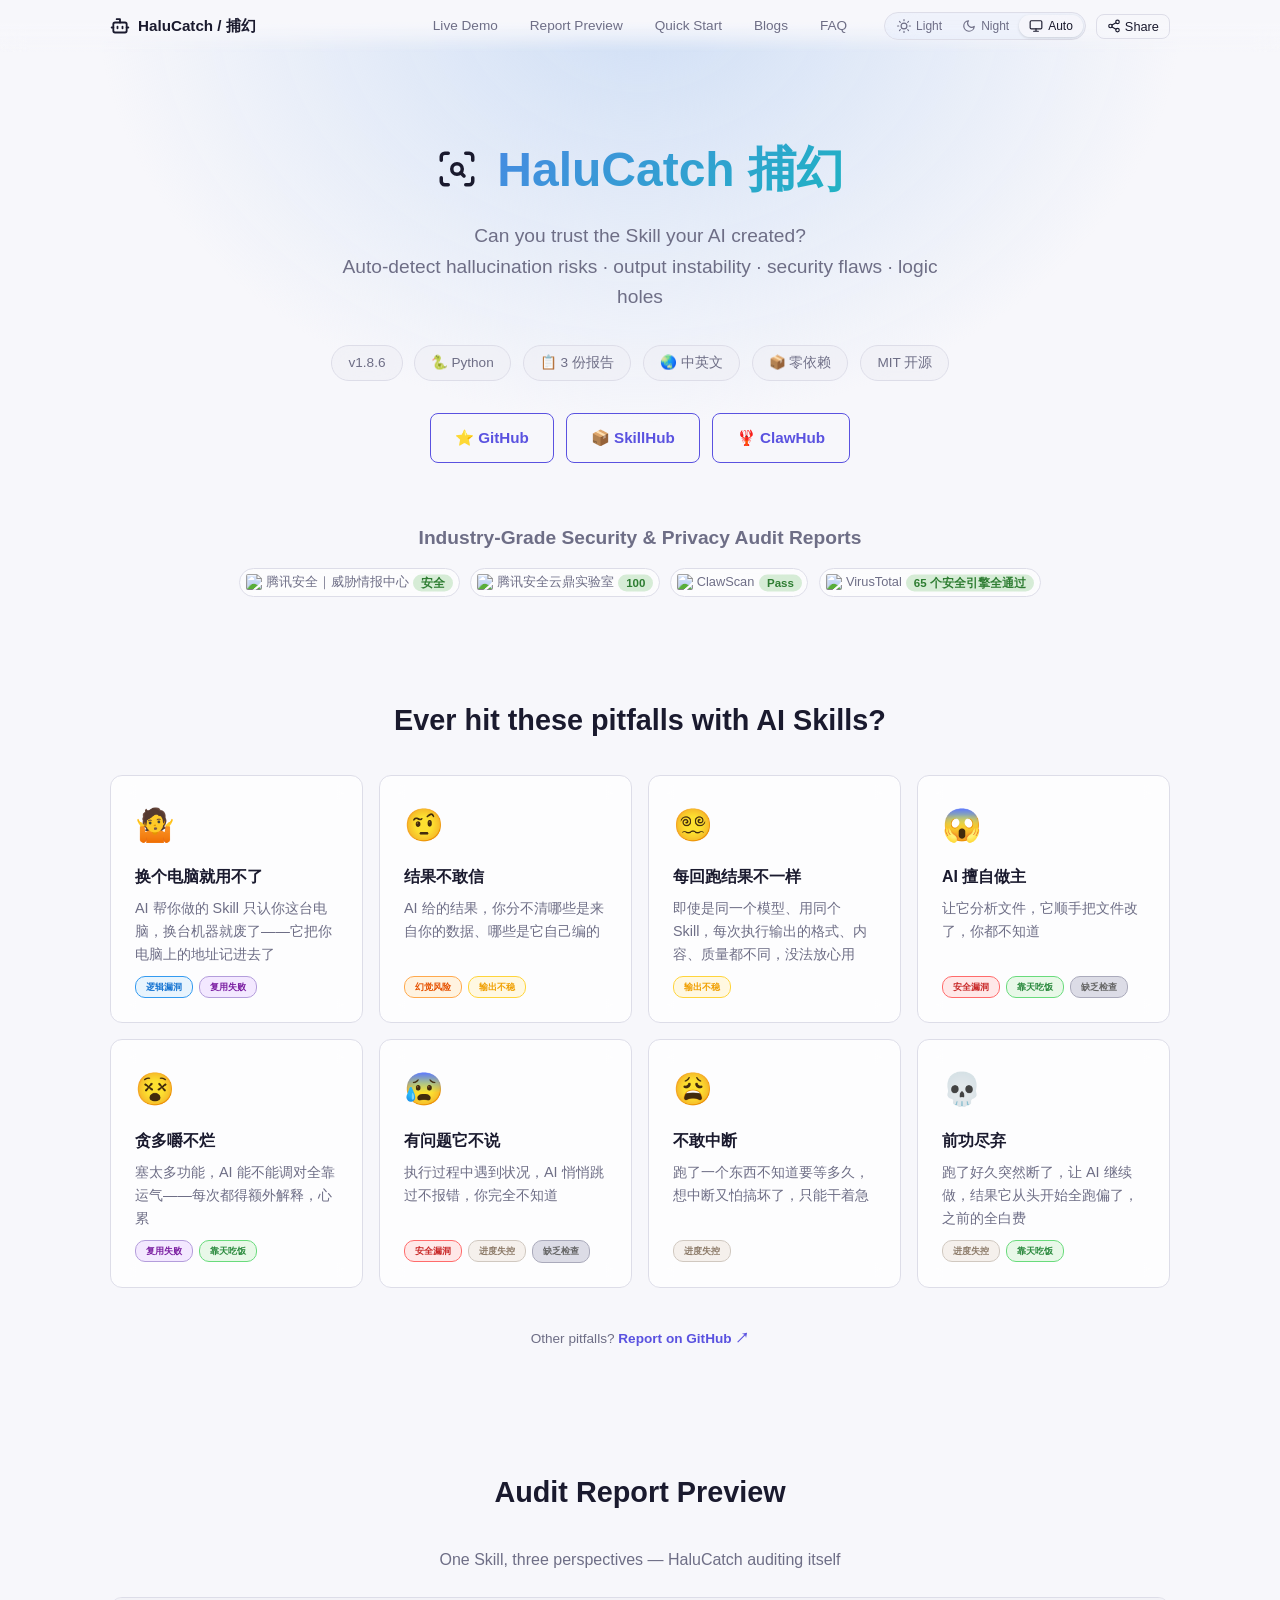
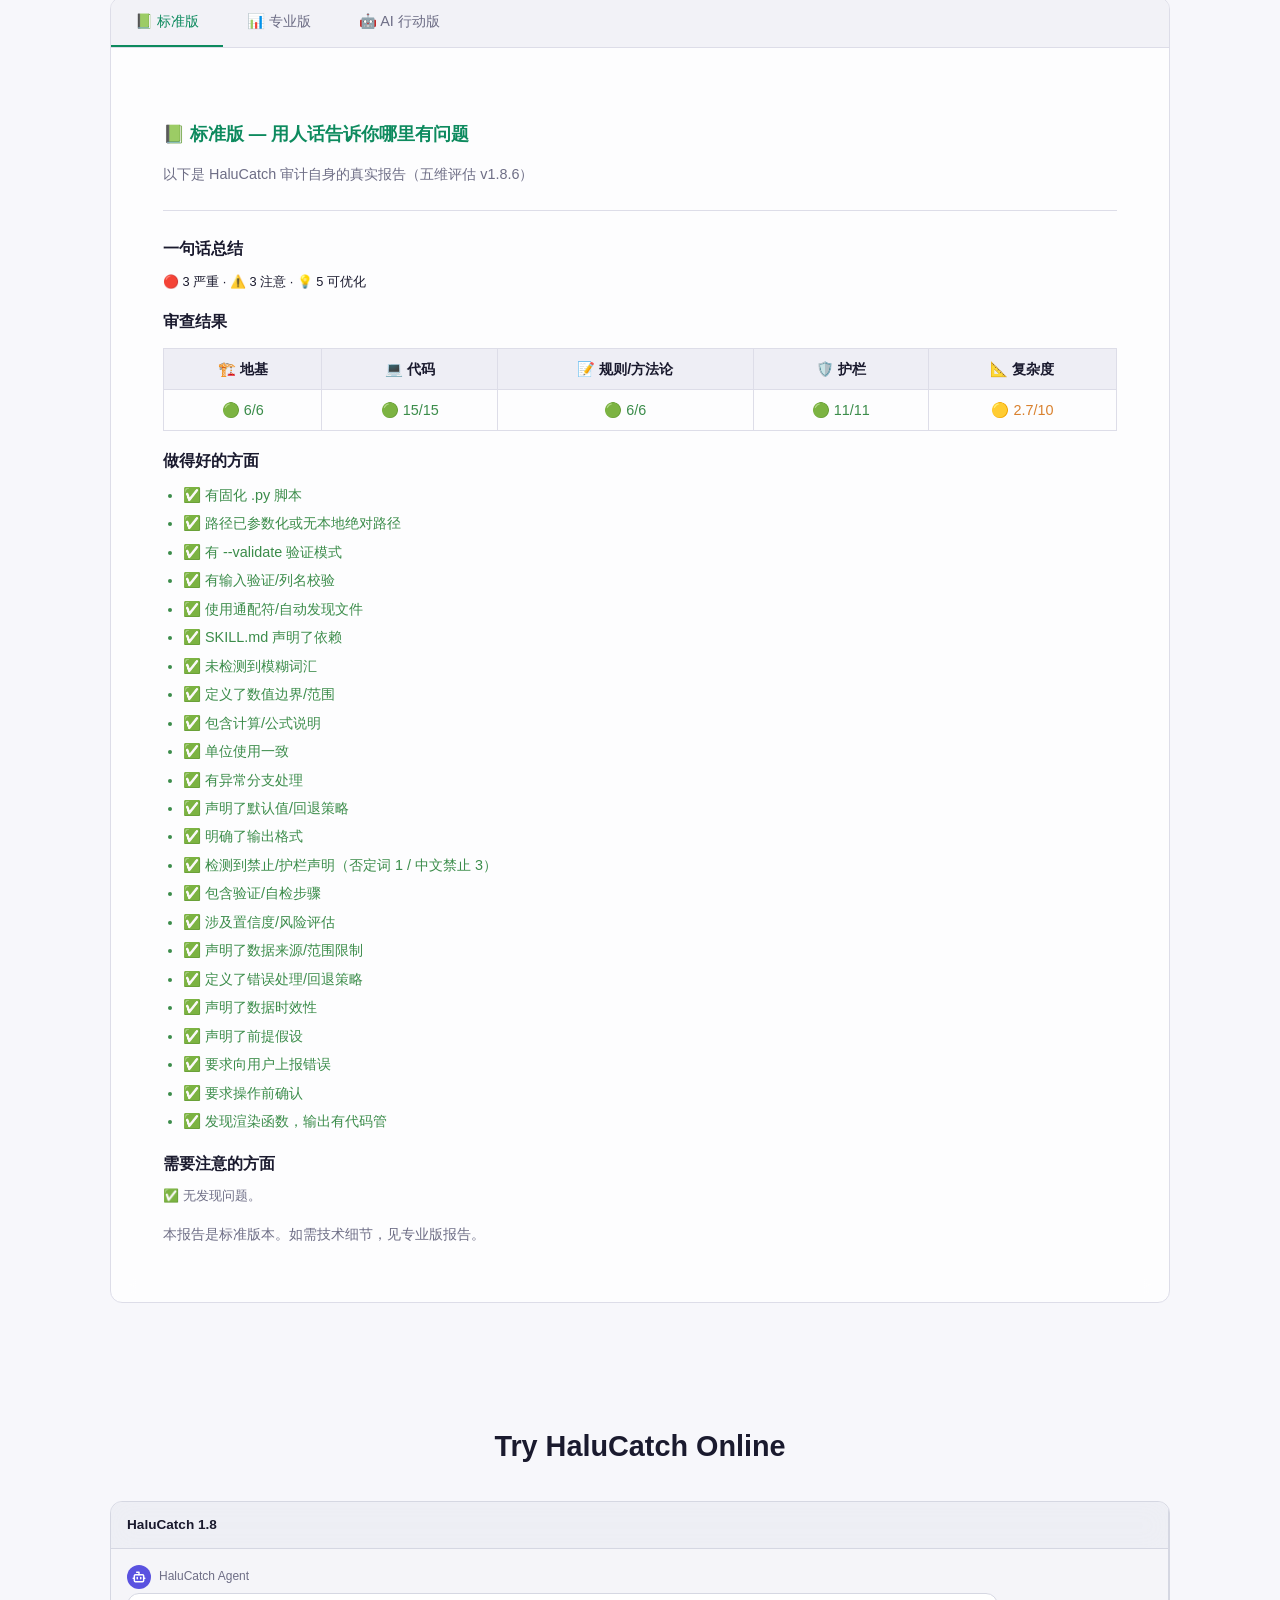
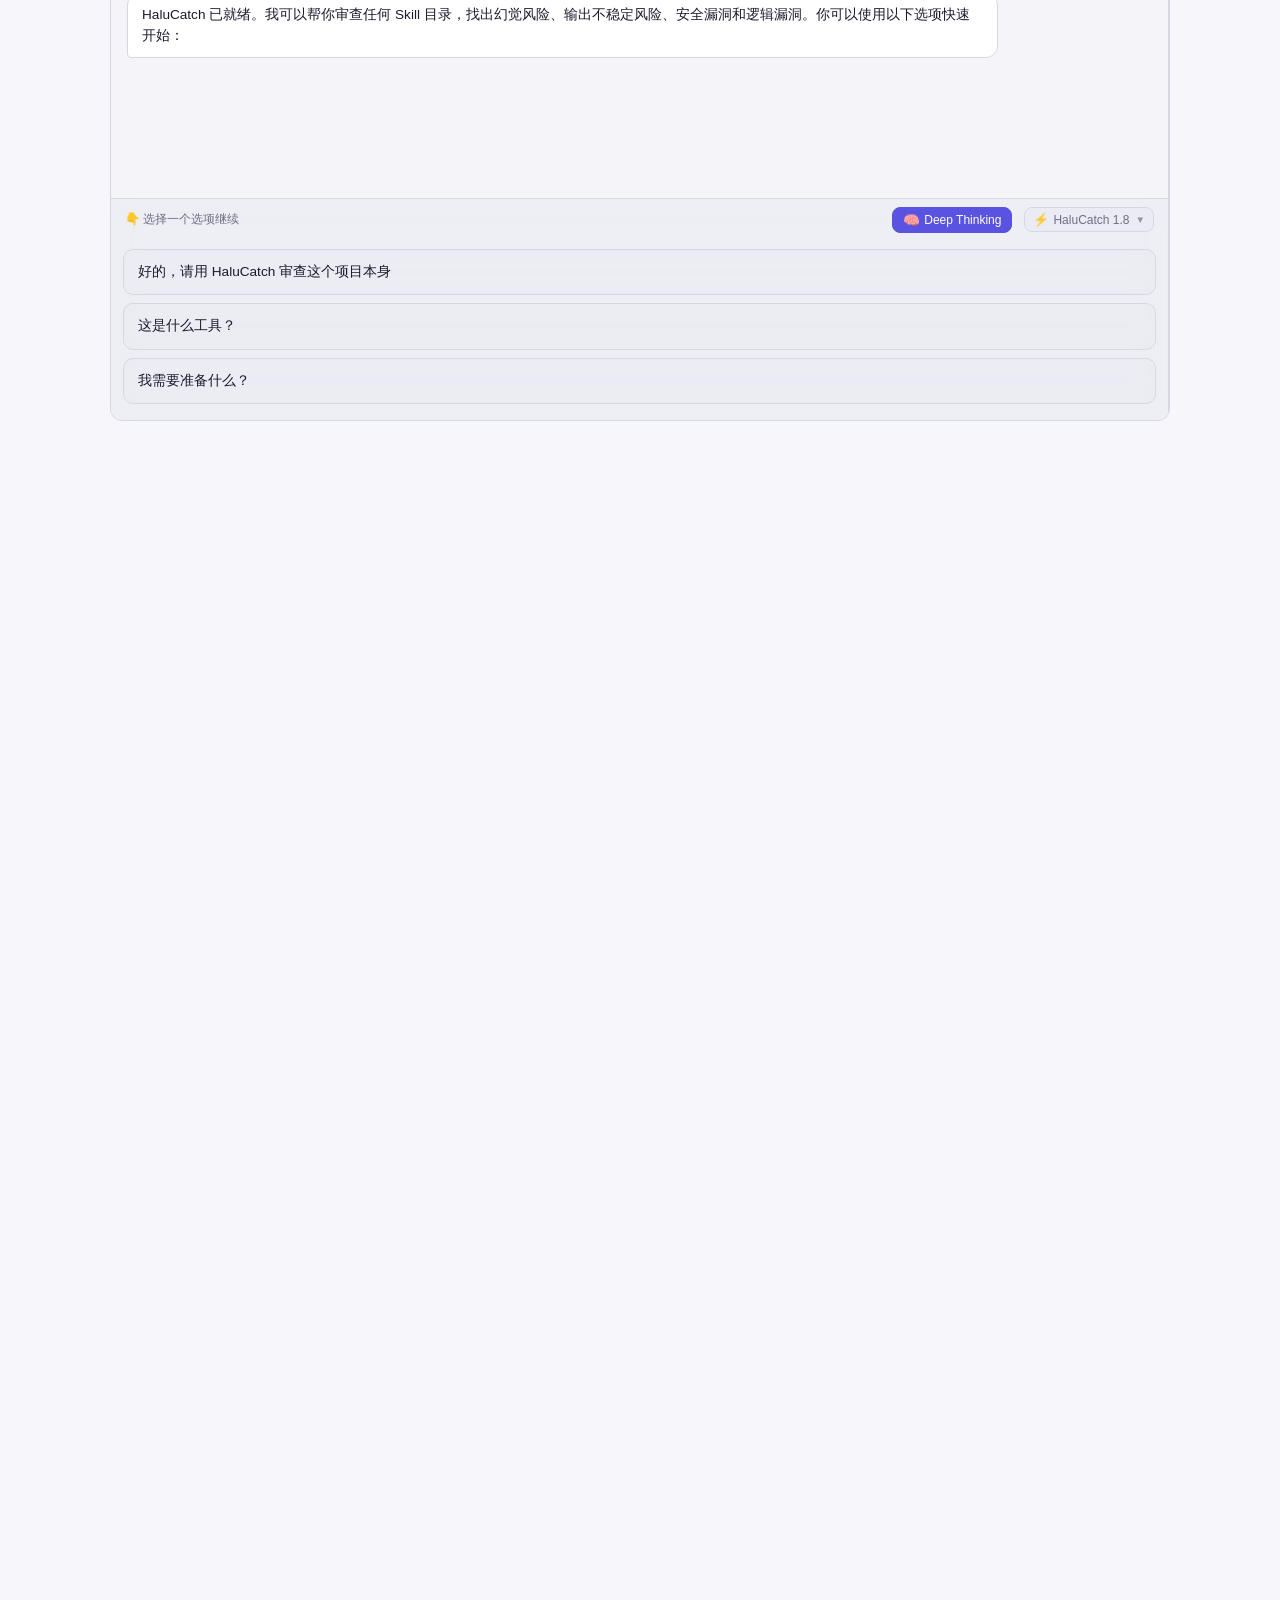
==== docs/en/index.html @ e99a8af1 "fix(reports): 增加'复杂度加权结果'标题，KaTeX 公式用 \text{} 包裹中文" ====
<!DOCTYPE html>
<html lang="zh-CN">
<head>
  <meta charset="UTF-8">
  <meta name="viewport" content="width=device-width, initial-scale=1.0">
  <title>HaluCatch — AI Skill Execution Reliability Audit</title>
  <meta name="description" content="Can you trust the Skill your AI created? HaluCatch automatically audits your instruction files before execution, catching hallucination risks, output instability, security flaws, and logic holes — fixing them before it's too late.">
  <meta property="og:title" content="HaluCatch — AI Skill Execution Reliability Audit">
  <meta property="og:description" content="Can you trust the Skill your AI created? HaluCatch automatically audits your instruction files before execution, catching hallucination risks, output instability, security flaws, and logic holes — fixing them before it's too late.">
  <meta property="og:type" content="website">
  <meta property="og:url" content="https://codermoray.github.io/HaluCatch/">
  <meta property="og:image" content="https://codermoray.github.io/HaluCatch/og-image.png">
  <meta property="og:image:width" content="1200">
  <meta property="og:image:height" content="630">
  <meta name="twitter:card" content="summary_large_image">
  <meta name="twitter:title" content="HaluCatch — AI Skill Execution Reliability Audit">
  <meta name="twitter:description" content="Can you trust the Skill your AI created? HaluCatch automatically audits your instruction files before execution, catching hallucination risks, output instability, security flaws, and logic holes — fixing them before it's too late.">
  <meta name="twitter:image" content="https://codermoray.github.io/HaluCatch/og-image.png">
  <link rel="canonical" href="https://codermoray.github.io/HaluCatch/">
  <link rel="icon" type="image/svg+xml" href="favicon.svg">
  <script>
    function buildJSONLD() {
      return {
        "@context": "https://schema.org",
        "@type": "SoftwareApplication",
        "name": "HaluCatch",
        "applicationCategory": "DeveloperApplication",
        "operatingSystem": "macOS, Windows, Linux",
        "description": "Can you trust the Skill your AI created? HaluCatch automatically audits your instruction files before execution, catching hallucination risks, output instability, security flaws, and logic holes — fixing them before it's too late.",
        "version": HC_VER,
        "license": "https://github.com/CoderMoray/HaluCatch/blob/main/LICENSE",
        "url": "https://codermoray.github.io/HaluCatch//",
        "inLanguage": "zh-CN",
        "author": { "@type": "Person", "name": "CoderMoray" },
        "offers": { "@type": "Offer", "price": "0", "priceCurrency": "CNY" }
      };
    }
  </script>
  <script>
    var HC_VER = '1.8.6';
    var HC_VER_SHORT = '1.8';

    var _t = (function(){ try { return localStorage.getItem('halucatch-theme'); } catch(e){} return null; })() || 'system';
    if (_t === 'system') _t = matchMedia('(prefers-color-scheme: dark)').matches ? 'dark' : 'light';

    // 始终先以暗色渲染，theme.js 加载后会自动切到正确主题
    document.documentElement.setAttribute('data-theme', 'dark');
    document.write('<style>html,body{background:#0a0a0f}</style>');
  </script>
  <link rel="stylesheet" href="assets/css/style.css">
  <link rel="stylesheet" href="assets/ai-chat-demo/ai-chat-demo.css">
  <link rel="stylesheet" href="https://cdn.jsdelivr.net/npm/katex@0.16.11/dist/katex.min.css">
  <script src="https://cdn.jsdelivr.net/npm/marked@3.0.8/marked.min.js"></script>
  <script src="https://cdn.jsdelivr.net/npm/katex@0.16.11/dist/katex.min.js"></script>
</head>
<body>

<a href="#main-content" class="skip-link">Skip to main content</a>

<nav class="nav entering">
  <div class="nav-inner">
    <a href="#" class="nav-brand">
      <svg width="20" height="20" viewBox="0 0 24 24" fill="none" stroke="currentColor" stroke-width="2.2" stroke-linecap="round" stroke-linejoin="round"><path d="M12 8V4H8"/><rect width="16" height="12" x="4" y="8" rx="2"/><path d="M2 14h2"/><path d="M20 14h2"/><path d="M15 13v2"/><path d="M9 13v2"/></svg>
      <span class="brand-wrap"><span class="brand-full">HaluCatch / 捕幻</span><span class="brand-short">捕幻</span></span>
    </a>
    <div class="nav-links" id="nav-links">
      <a href="#demo" class="nav-link">Live Demo</a>
<a href="#report-preview" class="nav-link">Report Preview</a>
<a href="#quickstart" class="nav-link">Quick Start</a>
<a href="#blog" class="nav-link">Blogs</a>
<a href="#faq" class="nav-link">FAQ</a>
    </div>
    <div class="nav-tools">
    <button class="nav-hamburger" id="nav-hamburger" aria-label="Menu">
      <svg width="20" height="20" viewBox="0 0 24 24" fill="none" stroke="currentColor" stroke-width="2" stroke-linecap="round" stroke-linejoin="round"><line x1="3" y1="6" x2="21" y2="6"/><line x1="3" y1="12" x2="21" y2="12"/><line x1="3" y1="18" x2="21" y2="18"/></svg>
    </button>
    <div class="theme-pill" id="theme-pill">
      <button class="theme-pill-btn" data-theme="light"><svg viewBox="0 0 24 24" fill="none" stroke="currentColor" stroke-width="2" stroke-linecap="round" stroke-linejoin="round"><circle cx="12" cy="12" r="5"/><path d="M12 1v2M12 21v2M4.22 4.22l1.42 1.42M18.36 18.36l1.42 1.42M1 12h2M21 12h2M4.22 19.78l1.42-1.42M18.36 5.64l1.42-1.42"/></svg><span class="pill-label">Light</span></button>
      <button class="theme-pill-btn" data-theme="dark"><svg viewBox="0 0 24 24" fill="none" stroke="currentColor" stroke-width="2" stroke-linecap="round" stroke-linejoin="round"><path d="M21 12.79A9 9 0 1 1 11.21 3 7 7 0 0 0 21 12.79z"/></svg><span class="pill-label">Night</span></button>
      <button class="theme-pill-btn" data-theme="system"><svg viewBox="0 0 24 24" fill="none" stroke="currentColor" stroke-width="2" stroke-linecap="round" stroke-linejoin="round"><rect x="2" y="3" width="20" height="14" rx="2"/><path d="M8 21h8M12 17v4"/></svg><span class="pill-label">Auto</span></button>
    </div>
    <div class="nav-share" id="nav-share">
      <button class="nav-share-btn" aria-label="Share">
        <svg viewBox="0 0 24 24" fill="none" stroke="currentColor" stroke-width="2" stroke-linecap="round" stroke-linejoin="round"><circle cx="18" cy="5" r="3"/><circle cx="6" cy="12" r="3"/><circle cx="18" cy="19" r="3"/><path d="M8.59 13.51l6.83 3.98M15.41 6.51l-6.82 3.98"/></svg>
        <span class="share-label">Share</span>
      </button>
      <div class="nav-share-menu">
        <button class="nav-share-item" data-platform="url">
          <svg viewBox="0 0 24 24" fill="none" stroke="currentColor" stroke-width="2" stroke-linecap="round" stroke-linejoin="round"><rect x="9" y="9" width="13" height="13" rx="2"/><path d="M5 15H4a2 2 0 0 1-2-2V4a2 2 0 0 1 2-2h9a2 2 0 0 1 2 2v1"/></svg>
          Copy Link
        </button>
        <button class="nav-share-item" data-platform="feishu">
          <img src="https://www.feishu.cn/favicon.ico" width="16" height="16" alt="" style="flex-shrink:0;border-radius:2px;">
          Share to Lark
        </button>
        <button class="nav-share-item" data-platform="twitter">
          <svg viewBox="0 0 24 24" fill="currentColor" width="16" height="16"><path d="M18.244 2.25h3.308l-7.227 8.26 8.502 11.24H16.17l-5.214-6.817L4.99 21.75H1.68l7.73-8.835L1.254 2.25H8.08l4.713 6.231zm-1.161 17.52h1.833L7.084 4.126H5.117z"/></svg>
          Share to X
        </button>
      </div>
    </div>
    </div>
  </div>
</nav>

<!-- Hero -->
<section class="hero" id="main-content">
  <h1 class="anim-item" data-anim="600"><svg width="42" height="42" viewBox="0 0 24 24" fill="none" stroke="currentColor" stroke-width="2" stroke-linecap="round" stroke-linejoin="round" style="vertical-align:middle;margin-right:6px;position:relative;top:-4px;"><path d="M3 7V5a2 2 0 0 1 2-2h2"/><path d="M17 3h2a2 2 0 0 1 2 2v2"/><path d="M21 17v2a2 2 0 0 1-2 2h-2"/><path d="M7 21H5a2 2 0 0 1-2-2v-2"/><circle cx="12" cy="12" r="3"/><path d="m16 16-1.9-1.9"/></svg> HaluCatch 捕幻</h1>
  <p class="subtitle anim-item" data-anim="900">Can you trust the Skill your AI created?
Auto-detect hallucination risks · output instability · security flaws · logic holes</p>
  <div class="badges anim-item" data-anim="1200">
    <span class="badge" id="badge-version">v1.8.6</span>
    <span class="badge">🐍 Python</span>
<span class="badge">📋 3 份报告</span>
<span class="badge">🌏 中英文</span>
<span class="badge">📦 零依赖</span>
<span class="badge">MIT 开源</span>
  </div>
  <div class="cta-group anim-item" data-anim="1500" style="margin-top: 32px;">
    <a href="https://github.com/CoderMoray/HaluCatch" class="btn btn-outline">⭐ GitHub</a>
    <a href="https://skillhub.cn/skills/halucatch" class="btn btn-outline" target="_blank">📦 SkillHub</a>
<a href="https://clawhub.ai/codermoray/skills/halucatch" class="btn btn-outline" target="_blank">🦞 ClawHub</a>
  </div>
</section>

<!-- Security Audit -->
<section class="anim-item" data-anim="1800" style="text-align:center;padding:0 20px 40px;">
  <h3 style="font-size:1.2rem;margin-bottom:14px;text-align:center;font-weight:600;color:var(--text2);">Industry-Grade Security & Privacy Audit Reports</h3>
  <div style="display:flex;gap:10px;justify-content:center;flex-wrap:wrap;">
    <a href="https://tix.qq.com/search/skill?keyword=f2d20a95388fc9735cca337481a45a12" target="_blank" class="safety-badge">
      <img src="https://tix.qq.com/favicon.ico" alt="腾讯安全｜威胁情报中心" loading="lazy">
      腾讯安全｜威胁情报中心
      <span class="status pass">安全</span>
    </a>
<a href="https://static.cloudsec.tencent.com/html-report-v2/2026/07/03/604962_27e56356b76c849bf884e1a11f4c3cdd.html" target="_blank" class="safety-badge">
      <img src="https://cloud.tencent.com/favicon.ico" alt="腾讯安全云鼎实验室" loading="lazy">
      腾讯安全云鼎实验室
      <span class="status pass">100</span>
    </a>
<a href="https://clawhub.ai/codermoray/skills/halucatch/security-audit" target="_blank" class="safety-badge">
      <img src="https://openclaw.ai/favicon.svg" alt="ClawScan" loading="lazy">
      ClawScan
      <span class="status pass">Pass</span>
    </a>
<a href="https://www.virustotal.com/gui/file/b962bf2f18e49fdec66b89e55ddf48c58a1f633e41369ee49cf45f065175d525" target="_blank" class="safety-badge">
      <img src="https://www.virustotal.com/gui/images/favicon.svg" alt="VirusTotal" loading="lazy">
      VirusTotal
      <span class="status pass">65 个安全引擎全通过</span>
    </a>
  </div>
</section>

<!-- Problem Cards -->
<section class="anim-item" data-anim="2200">
  <h2>Ever hit these pitfalls with AI Skills?</h2>
  <div class="problem-grid">
    <div class="problem-card">
      <div class="icon">🤷</div>
      <h3>换个电脑就用不了</h3>
      <p>AI 帮你做的 Skill 只认你这台电脑，换台机器就废了——它把你电脑上的地址记进去了</p>
      <div class="problem-tags">
        <span class="risk-tag logic">逻辑漏洞</span>
<span class="risk-tag reuse">复用失败</span>
      </div>
    </div>
<div class="problem-card">
      <div class="icon">🤨</div>
      <h3>结果不敢信</h3>
      <p>AI 给的结果，你分不清哪些是来自你的数据、哪些是它自己编的</p>
      <div class="problem-tags">
        <span class="risk-tag hallucination">幻觉风险</span>
<span class="risk-tag unstable">输出不稳</span>
      </div>
    </div>
<div class="problem-card">
      <div class="icon">😵‍💫</div>
      <h3>每回跑结果不一样</h3>
      <p>即使是同一个模型、用同个 Skill，每次执行输出的格式、内容、质量都不同，没法放心用</p>
      <div class="problem-tags">
        <span class="risk-tag unstable">输出不稳</span>
      </div>
    </div>
<div class="problem-card">
      <div class="icon">😱</div>
      <h3>AI 擅自做主</h3>
      <p>让它分析文件，它顺手把文件改了，你都不知道</p>
      <div class="problem-tags">
        <span class="risk-tag security">安全漏洞</span>
<span class="risk-tag dependency">靠天吃饭</span>
<span class="risk-tag nocheck">缺乏检查</span>
      </div>
    </div>
<div class="problem-card">
      <div class="icon">😵</div>
      <h3>贪多嚼不烂</h3>
      <p>塞太多功能，AI 能不能调对全靠运气——每次都得额外解释，心累</p>
      <div class="problem-tags">
        <span class="risk-tag reuse">复用失败</span>
<span class="risk-tag dependency">靠天吃饭</span>
      </div>
    </div>
<div class="problem-card">
      <div class="icon">😰</div>
      <h3>有问题它不说</h3>
      <p>执行过程中遇到状况，AI 悄悄跳过不报错，你完全不知道</p>
      <div class="problem-tags">
        <span class="risk-tag security">安全漏洞</span>
<span class="risk-tag noprogress">进度失控</span>
<span class="risk-tag nocheck">缺乏检查</span>
      </div>
    </div>
<div class="problem-card">
      <div class="icon">😩</div>
      <h3>不敢中断</h3>
      <p>跑了一个东西不知道要等多久，想中断又怕搞坏了，只能干着急</p>
      <div class="problem-tags">
        <span class="risk-tag noprogress">进度失控</span>
      </div>
    </div>
<div class="problem-card">
      <div class="icon">💀</div>
      <h3>前功尽弃</h3>
      <p>跑了好久突然断了，让 AI 继续做，结果它从头开始全跑偏了，之前的全白费</p>
      <div class="problem-tags">
        <span class="risk-tag noprogress">进度失控</span>
<span class="risk-tag dependency">靠天吃饭</span>
      </div>
    </div>
  </div>
  <p style="text-align:center;margin-top:40px;font-size:0.85rem;color:var(--text2);">
    Other pitfalls?
    <a href="https://github.com/CoderMoray/HaluCatch/issues" target="_blank" style="color:var(--accent);text-decoration:none;font-weight:600;">
      Report on GitHub ↗
    </a>
  </p>
</section>

<!-- Report Preview -->
<section id="report-preview" class="anim-item" data-anim="2600">
  <h2>Audit Report Preview</h2>
  <p style="text-align:center;color:var(--text2);margin-bottom:24px;">One Skill, three perspectives — HaluCatch auditing itself</p>
  <div class="preview-container">
    <div class="preview-tabs">
      <div class="preview-tab active" onclick="switchTab('standard')">📗 标准版</div>
<div class="preview-tab" onclick="switchTab('pro')">📊 专业版</div>
<div class="preview-tab" onclick="switchTab('action')">🤖 AI 行动版</div>
    </div>
    <div class="preview-body">
      <div class="report-content active" id="tab-standard"><h3>📗 标准版 — 用人话告诉你哪里有问题</h3>
<p style="color:var(--text2);font-size:0.9rem;margin-bottom:16px;">以下是 HaluCatch 审计自身的真实报告（五维评估 v1.8.6）</p>
<hr>

<h4>一句话总结</h4>
<p>🔴 3 严重 · ⚠️ 3 注意 · 💡 5 可优化</p>

<h4 style="margin-top:16px;">审查结果</h4>
<table>
<tr><th style="text-align:center">🏗️ 地基</th><th style="text-align:center">💻 代码</th><th style="text-align:center">📝 规则/方法论</th><th style="text-align:center">🛡️ 护栏</th><th style="text-align:center">📐 复杂度</th></tr>
<tr><td class="pass" style="text-align:center">🟢 6/6</td><td class="pass" style="text-align:center">🟢 15/15</td><td class="pass" style="text-align:center">🟢 6/6</td><td class="pass" style="text-align:center">🟢 11/11</td><td class="warn" style="text-align:center">🟡 2.7/10</td></tr>
</table>

<h4>做得好的方面</h4>
<ul>
  <li class="pass">✅ 有固化 .py 脚本</li>
  <li class="pass">✅ 路径已参数化或无本地绝对路径</li>
  <li class="pass">✅ 有 --validate 验证模式</li>
  <li class="pass">✅ 有输入验证/列名校验</li>
  <li class="pass">✅ 使用通配符/自动发现文件</li>
  <li class="pass">✅ SKILL.md 声明了依赖</li>
  <li class="pass">✅ 未检测到模糊词汇</li>
  <li class="pass">✅ 定义了数值边界/范围</li>
  <li class="pass">✅ 包含计算/公式说明</li>
  <li class="pass">✅ 单位使用一致</li>
  <li class="pass">✅ 有异常分支处理</li>
  <li class="pass">✅ 声明了默认值/回退策略</li>
  <li class="pass">✅ 明确了输出格式</li>
  <li class="pass">✅ 检测到禁止/护栏声明（否定词 1 / 中文禁止 3）</li>
  <li class="pass">✅ 包含验证/自检步骤</li>
  <li class="pass">✅ 涉及置信度/风险评估</li>
  <li class="pass">✅ 声明了数据来源/范围限制</li>
  <li class="pass">✅ 定义了错误处理/回退策略</li>
  <li class="pass">✅ 声明了数据时效性</li>
  <li class="pass">✅ 声明了前提假设</li>
  <li class="pass">✅ 要求向用户上报错误</li>
  <li class="pass">✅ 要求操作前确认</li>
  <li class="pass">✅ 发现渲染函数，输出有代码管</li>
</ul>

<h4>需要注意的方面</h4>
<p style="color:var(--text2);">✅ 无发现问题。</p>

<p style="font-size:0.85rem;color:var(--text2);margin-top:16px;">本报告是标准版本。如需技术细节，见专业版报告。</p>
</div>
      <div class="report-content" id="tab-pro"><h3>📊 专业版 — 结构化评估结果</h3>
<p style="color:var(--text2);font-size:0.9rem;margin-bottom:16px;">以下是 HaluCatch 审计自身的真实报告（五维评估 v1.8.6）</p>
<hr>

<h3>📌 一句话总结</h3>
<p>🔴 3 严重 · ⚠️ 3 注意 · 💡 5 可优化</p>

<h3>🎯 核心结论卡片</h3>
<table>
<tr><th>维度</th><th>评级</th><th>分数</th></tr>
<tr><td>🏗️ 地基</td><td class="pass">🟢 稳固</td><td>6/6</td></tr>
<tr><td>💻 代码</td><td class="pass">🟢 低风险</td><td>15/15</td></tr>
<tr><td>📝 规则/方法论</td><td class="pass">🟢 明确</td><td>6/6</td></tr>
<tr><td>🛡️ 护栏</td><td class="pass">🟢 到位</td><td>11/11</td></tr>
<tr><td>📐 复杂度</td><td class="warn">🟡 注意</td><td>2.7/10</td></tr>
</table>

<h3>🔍 审查发现</h3>

<h4>🏗️ 地基</h4>
<ul>
  <li class="pass">✅ 有固化 .py 脚本</li>
  <li class="pass">✅ 路径已参数化或无本地绝对路径</li>
  <li class="pass">✅ 有 --validate 验证模式</li>
  <li class="pass">✅ 有输入验证/列名校验</li>
  <li class="pass">✅ 使用通配符/自动发现文件</li>
  <li class="pass">✅ SKILL.md 声明了依赖</li>
</ul>

<h4>💻 代码</h4>
<table>
<tr><th>代码文件类型</th><th>审查规则数量</th><th>全通过</th><th>部分问题</th><th>全不通过</th></tr>
<tr><td>Python</td><td>9</td><td class="pass">15</td><td>0</td><td>0</td></tr>
</table>
<p>— 未发现代码风险</p>

<h4>📝 规则/方法论</h4>
<ul>
  <li class="pass">✅ 未检测到模糊词汇</li>
  <li class="pass">✅ 定义了数值边界/范围</li>
  <li class="pass">✅ 包含计算/公式说明</li>
  <li class="pass">✅ 单位使用一致</li>
  <li class="pass">✅ 有异常分支处理</li>
  <li class="pass">✅ 声明了默认值/回退策略</li>
</ul>
<p style="color:var(--text2);font-size:0.8rem;">以上为脚本基线检查，AI 应在此基础上补充语义分析</p>

<h4>🛡️ 护栏</h4>
<ul>
  <li class="pass">✅ 明确了输出格式</li>
  <li class="pass">✅ 检测到禁止/护栏声明（否定词 1 / 中文禁止 3）</li>
  <li class="pass">✅ 包含验证/自检步骤</li>
  <li class="pass">✅ 涉及置信度/风险评估</li>
  <li class="pass">✅ 声明了数据来源/范围限制</li>
  <li class="pass">✅ 定义了错误处理/回退策略</li>
  <li class="pass">✅ 声明了数据时效性</li>
  <li class="pass">✅ 声明了前提假设</li>
  <li class="pass">✅ 要求向用户上报错误</li>
  <li class="pass">✅ 要求操作前确认</li>
  <li class="pass">✅ 发现渲染函数 def generate_...，输出有代码管</li>
</ul>
<p style="color:var(--text2);font-size:0.8rem;">以上为脚本基线检查，AI 应在此基础上补充语义分析</p>

<h4>📐 复杂度</h4>
<table>
<tr><th>指标</th><th>权重</th><th>得分</th><th>详情</th></tr>
<tr><td>章节深度</td><td>5%</td><td class="warn">🟡 5.0</td><td>5 分</td></tr>
<tr><td>章节复杂度</td><td>5%</td><td class="warn">🔴 10.0</td><td>10.0</td></tr>
<tr><td>文档引用链深度</td><td>10%</td><td class="pass">🟢 0.0</td><td>0 层</td></tr>
<tr><td>文档引用链广度</td><td>10%</td><td class="pass">🟢 0.0</td><td>0 个</td></tr>
<tr><td>脚本引用链深度</td><td>3%</td><td class="warn">🟡 5.0</td><td>1 层</td></tr>
<tr><td>脚本引用链广度</td><td>2%</td><td class="warn">🟡 3.5</td><td>7 个</td></tr>
<tr><td>重复冗余</td><td>5%</td><td class="pass">🟢 0.8</td><td>0.8</td></tr>
<tr><td>表格复杂度</td><td>10%</td><td class="pass">🟢 3.0</td><td>3.0</td></tr>
<tr><td>脚本覆盖比</td><td>10%</td><td class="warn">🟠 6.8</td><td>10% (2/20 步有脚本, 18 步无) — 🟠 覆盖薄弱</td></tr>
<tr><td>代码/文档比</td><td>15%</td><td class="pass">🟢 0.0</td><td>文档 19% — 🟢 代码充裕</td></tr>
<tr><td>指令密度</td><td>25%</td><td class="warn">🔴 7.8</td><td>7.8</td></tr>
</table>
<h4 style="margin-top:12px;">复杂度加权结果</h4>
<table style="font-size:0.85rem;">
<tr><th>名称</th><th>数值</th><th>计算公式</th></tr>
<tr><td>加权总得分</td><td>3.9</td><td>11 项指标加权平均</td></tr>
<tr><td>脚本覆盖率折扣</td><td>×0.68（覆盖率 10%）</td><td>1 − <strong>√</strong>脚本覆盖率</td></tr>
<tr><td><strong>最终复杂度</strong></td><td><strong>2.7 / 10</strong></td><td>加权总得分 × 脚本覆盖率折扣</td></tr>
</table>

<p style="margin-top:16px;font-size:0.85rem;color:var(--text2);">本报告由 HaluCatch 生成。✅ 检查进度: 全部执行完毕</p>
</div>
      <div class="report-content" id="tab-action"><h3>🤖 AI 行动版 — 直接给 AI 的修复指令</h3>
<p style="color:var(--text2);font-size:0.9rem;margin-bottom:16px;">以下是 HaluCatch 审计自身的真实报告（五维评估 v1.8.6）</p>
<hr>

<h4>🛠️ 修复清单</h4>
<ul>
  <li class="warn">🟡 章节深度: 5 分</li>
  <li class="warn">🔴 章节复杂度: 10.0</li>
  <li class="warn">🟡 脚本引用链深度: 1 层</li>
  <li class="warn">🟡 脚本引用链广度: 7 个</li>
  <li class="warn">🔴 脚本覆盖比: 10% (2/20 步有脚本, 18 步无) — 🟠 覆盖薄弱</li>
  <li class="warn">🔴 指令密度: 7.8</li>
</ul>

<h4>✅ 验证检查点（修复后自检）</h4>
<ul>
  <li>☑ 运行 <code>--validate</code> 通过</li>
  <li>☑ 所有列名校验通过</li>
  <li>☑ 无硬编码路径</li>
  <li>☑ 用真实数据跑通一次</li>
</ul>

<hr>
<h4>📋 下一步</h4>
<ol>
  <li><strong>执行修复</strong> — 将本报告发给你的 AI，让它按方案修改目标 Skill。修复后重新运行 <code>halucatch_core.py --skill-dir &lt;路径&gt;</code> 验证</li>
  <li><strong>不执行</strong> — 不做任何修改，审查结束</li>
  <li><strong>我有更好的意见</strong> — 描述你的修复想法，我据此重新生成修复方案</li>
</ol>
</div>
    </div>
  </div>
</section>

<!-- Interactive Demo -->
<section id="demo" class="anim-item" data-anim="3000">
  <h2>Try HaluCatch Online</h2>
  <div id="ai-chat-demo-container"></div>
</section>

<!-- Quick Start -->
<section id="quickstart" class="anim-item" data-anim="3400">
  <h2>Quick Start</h2>
  <div class="qs-tabs">
    <button class="qs-tab active" onclick="switchQsTab('user')">👤 User</button>
    <button class="qs-tab" onclick="switchQsTab('dev')">👨‍💻 Developer</button>
  </div>

  <div id="qs-user" class="qs-panel active">
    <div class="install-steps">
      <div class="step">
        <div class="step-num">1</div>
        <div class="step-content">
          <h3>Install</h3>
          <p>Copy the prompt below and send it to your AI to install HaluCatch</p>
          <div class="install-cards">
            <div class="install-card">
              <p class="install-title">🇨🇳 国内用户方案</p>
              <p class="install-subtitle">为国内用户提供 SkillHub 安装提示词</p>
              <div class="install-note-wrap"><span class="install-note">中文环境 · 免费 · 开箱即用</span></div>
              <button class="install-copy-btn" onclick="copyInstall(this, `请先检查是否已安装 SkillHub 商店，若未安装，请根据 https://skillhub.cn/install/skillhub.md 安装SkillHub商店，但是只安装CLI，然后安装halucatch技能。若已安装，则直接安装halucatch技能。`)"><span class="install-copy-text"><span class="copy-label">Copy</span><span class="copied-label">Copied!</span></span></button>
            </div>
<div class="install-card">
              <p class="install-title"><svg width="14" height="14" viewBox="0 0 24 24" fill="none" stroke="currentColor" stroke-width="2" stroke-linecap="round" stroke-linejoin="round" style="vertical-align:-2px;margin-right:4px;color:var(--accent);"><circle cx="12" cy="12" r="10"/><path d="M2 12h20"/><path d="M12 2a15.3 15.3 0 0 1 4 10 15.3 15.3 0 0 1-4 10 15.3 15.3 0 0 1-4-10 15.3 15.3 0 0 1 4-10z"/></svg>国际用户方案</p>
              <p class="install-subtitle">为国际用户提供 ClawHub 安装提示词</p>
              <div class="install-note-wrap"><span class="install-note">Global AI skill marketplace</span></div>
              <button class="install-copy-btn" onclick="copyInstall(this, `Before installing anything, inspect the ClawHub skill metadata and setup requirements. If the skill asks you to install a third-party package or CLI, verify its source, maintainer, and package contents before running the install command. Install the skill HaluCatch (@codermoray/halucatch) from ClawHub only after those checks pass. Skill page: https://clawhub.ai/codermoray/skills/halucatch. Keep the work scoped to this skill only. After install, help me finish setup from verified skill metadata. Use only the metadata you can verify from ClawHub; do not invent missing requirements. Ask before making any broader environment changes.`)"><span class="install-copy-text"><span class="copy-label">Copy</span><span class="copied-label">Copied!</span></span></button>
            </div>
          </div>
        </div>
      </div>
      <div class="step">
        <div class="step-num">2</div>
        <div class="step-content">
          <h3>Audit a Skill</h3>
          <p>Tell your AI which Skill or directory to audit</p>
          <div class="intro-chat">
            <div class="intro-msg user">
              <div class="intro-bubble">Please use HaluCatch to audit /my-skill</div>
            </div>
            <div class="intro-msg ai">
              <div class="intro-msg-head">
                <span class="intro-avatar"><svg width="16" height="16" viewBox="0 0 24 24" fill="none" stroke="#fff" stroke-width="2.2" stroke-linecap="round" stroke-linejoin="round"><path d="M12 8V4H8"/><rect width="16" height="12" x="4" y="8" rx="2"/><path d="M2 14h2"/><path d="M20 14h2"/><path d="M15 13v2"/><path d="M9 13v2"/></svg></span>
                <span class="intro-name">HaluCatch</span>
              </div>
              <div class="intro-bubble">📁 Scanning directory...
📝 Found SKILL.md (120 lines)
🐍 Found core.py (45 lines)
📊 Running four-dimensional assessment...</div>
            </div>
            <div class="intro-msg ai">
              <div class="intro-bubble">Audit complete. Reports saved in reports/ directory:
📗 Standard Report — plain language explanation
📊 Professional Report — structured checklist
🤖 Action Report — fix instructions for AI</div>
            </div>
          </div>
          <div class="audit-flow-wrap">
            <p class="flow-desc">What the AI will do next:</p>
            <div class="audit-flow">
              <div class="flow-step">
                <svg class="flow-icon-svg" viewBox="0 0 24 24" fill="none" stroke="currentColor" stroke-width="1.5" stroke-linecap="round" stroke-linejoin="round"><path d="M22 19a2 2 0 0 1-2 2H4a2 2 0 0 1-2-2V5a2 2 0 0 1 2-2h5l2 3h9a2 2 0 0 1 2 2z"/></svg>
                <span class="flow-label">Scan Directory</span>
              </div>
              <svg class="flow-arrow" viewBox="0 0 24 24" fill="none" stroke="currentColor" stroke-width="2" stroke-linecap="round" stroke-linejoin="round"><path d="M5 12h14M12 5l7 7-7 7"/></svg>
              <div class="flow-step">
                <svg class="flow-icon-svg" viewBox="0 0 24 24" fill="none" stroke="currentColor" stroke-width="1.5" stroke-linecap="round" stroke-linejoin="round"><circle cx="11" cy="11" r="8"/><path d="m21 21-4.35-4.35"/><path d="M11 8v6M8 11h6"/></svg>
                <span class="flow-label">4D Assessment</span>
              </div>
              <svg class="flow-arrow" viewBox="0 0 24 24" fill="none" stroke="currentColor" stroke-width="2" stroke-linecap="round" stroke-linejoin="round"><path d="M5 12h14M12 5l7 7-7 7"/></svg>
              <div class="flow-step">
                <svg class="flow-icon-svg" viewBox="0 0 24 24" fill="none" stroke="currentColor" stroke-width="1.5" stroke-linecap="round" stroke-linejoin="round"><path d="M14 2H6a2 2 0 0 0-2 2v16a2 2 0 0 0 2 2h12a2 2 0 0 0 2-2V8z"/><polyline points="14 2 14 8 20 8"/><line x1="16" y1="13" x2="8" y2="13"/><line x1="16" y1="17" x2="8" y2="17"/></svg>
                <span class="flow-label">Generate Reports</span>
              </div>
              <svg class="flow-arrow" viewBox="0 0 24 24" fill="none" stroke="currentColor" stroke-width="2" stroke-linecap="round" stroke-linejoin="round"><path d="M5 12h14M12 5l7 7-7 7"/></svg>
              <div class="flow-step">
                <svg class="flow-icon-svg" viewBox="0 0 24 24" fill="none" stroke="currentColor" stroke-width="1.5" stroke-linecap="round" stroke-linejoin="round"><path d="M12 20h9M16.5 3.5a2.121 2.121 0 0 1 3 3L7 19l-4 1 1-4L16.5 3.5z"/></svg>
                <span class="flow-label">Precise Fixes</span>
              </div>
            </div>
          </div>
        </div>
      </div>
      <div class="step">
        <div class="step-num">3</div>
        <div class="step-content">
          <h3>Read Reports & Decide</h3>
          <p>Three reports for different roles — pick the one that fits</p>
          <div class="report-cards">
            <div class="report-card">
              <h4><svg width="18" height="18" viewBox="0 0 24 24" fill="none" stroke="currentColor" stroke-width="2" stroke-linecap="round" stroke-linejoin="round" style="vertical-align:-4px;margin-right:6px;"><path d="M4 19.5v-15A2.5 2.5 0 0 1 6.5 2H20v20H6.5a2.5 2.5 0 0 1 0-5H20"/><path d="M9 7h6"/><path d="M9 11h6"/><path d="M9 15h4"/></svg>Standard</h4>
              <div class="rc-audience">For Product / Business</div>
              <p>Explains what each issue is, why it matters, and how to fix it — in plain language</p>
            </div>
            <div class="report-card">
              <h4><svg width="18" height="18" viewBox="0 0 24 24" fill="none" stroke="currentColor" stroke-width="2" stroke-linecap="round" stroke-linejoin="round" style="vertical-align:-4px;margin-right:6px;"><path d="M3 3v18h18"/><path d="m19 9-5 5-4-4-3 3"/></svg>Professional</h4>
              <div class="rc-audience">For Engineers / Developers</div>
              <p>Structured checklist with per-dimension scoring, precise to file and line number</p>
            </div>
            <div class="report-card">
              <h4><svg width="18" height="18" viewBox="0 0 24 24" fill="none" stroke="currentColor" stroke-width="2" stroke-linecap="round" stroke-linejoin="round" style="vertical-align:-4px;margin-right:6px;"><path d="M12 8V4H8"/><rect width="16" height="12" x="4" y="8" rx="2"/><path d="M2 14h2"/><path d="M20 14h2"/><path d="M15 13v2"/><path d="M9 13v2"/></svg>AI Action</h4>
              <div class="rc-audience">For AI (just tell your AI to read it)</div>
              <p>Fix checklist + verification checkpoints — AI executes step by step</p>
            </div>
          </div>
          <p style="margin-top:12px;color:var(--text2);">💡 Ready to fix? Tell your AI to read the Action Report and execute — it will fix items one by one. Re-audit after to confirm all issues are resolved.</p>
        </div>
      </div>
    </div>
  </div>

  <div id="qs-dev" class="qs-panel">
    <div class="install-steps">
      <div class="step">
        <div class="step-num">1</div>
        <div class="step-content">
          <h3>Clone Repository</h3>
          <pre>git clone https://github.com/CoderMoray/HaluCatch.git
cd HaluCatch</pre>
        </div>
      </div>
      <div class="step">
        <div class="step-num">2</div>
        <div class="step-content">
          <h3>Run Audit</h3>
          <pre><span class="comment">#自动检测语言（中文/英文）</span>
python3 halucatch_core.py --skill-dir /path/to/your-skill
<span class="comment">#或强制英文输出</span>
python3 halucatch_core.py --skill-dir /path/to/your-skill --lang en
<span class="comment">#或使用包方式</span>
python3 -m halucatch --skill-dir /path/to/your-skill</pre>
        </div>
      </div>
      <div class="step">
        <div class="step-num">3</div>
        <div class="step-content">
          <h3>View Reports</h3>
          <pre># 三份报告自动生成在 reports/ 目录
reports/HaluCatch-report-YYYY-MM-DD.md        # 专业版
reports/HaluCatch-report-YYYY-MM-DD-标准版.md  # 标准版
reports/HaluCatch-report-YYYY-MM-DD-行动版.md  # AI 行动版</pre>
        </div>
      </div>
    </div>
  </div>
</section>

<!-- Blog -->
<section id="blog" class="anim-item" data-anim="3800">
  <h2><svg width="26" height="26" viewBox="0 0 24 24" fill="none" stroke="currentColor" stroke-width="2" stroke-linecap="round" stroke-linejoin="round" style="vertical-align:middle;margin-right:8px;position:relative;top:-2px;"><path d="M4 19.5v-15A2.5 2.5 0 0 1 6.5 2H20v20H6.5a2.5 2.5 0 0 1 0-5H20"/></svg>Blogs</h2>
  <div class="blog-grid">
    <a href="https://juejin.cn/post/7656841584964599842" target="_blank" class="blog-card">
      <div class="blog-platform" style="--blog-accent:#1e80ff"><img src="https://juejin.cn/favicon.ico" class="blog-platform-icon" alt="" loading="lazy">掘金</div>
      <h3>AI Skill 也会"说胡话"？我做了一个执行可靠性审查工具</h3>
      <p>介绍 HaluCatch 的设计思路、四维评估框架和实战案例</p>
    </a>
<a href="https://blog.csdn.net/weixin_41767324/article/details/162432750" target="_blank" class="blog-card">
      <div class="blog-platform" style="--blog-accent:#e53e3e"><img src="https://g.csdnimg.cn/static/logo/favicon.ico" class="blog-platform-icon" alt="" loading="lazy">CSDN</div>
      <h3>如何检查你的 AI Skill 是否可靠？HaluCatch 使用指南</h3>
      <p>从安装到实战的完整教程，零基础也能上手</p>
    </a>
<a href="https://xiayouhui.cloud.tencent.com/#/community/post/post-8b853a046c38" target="_blank" class="blog-card">
      <div class="blog-platform" style="--blog-accent:#ff5a1f"><img src="https://xiayouhui.cloud.tencent.com/favicon.ico" class="blog-platform-icon" alt="" loading="lazy">企鹅虾友会</div>
      <h3>HaluCatch 实战：给 AI Skill 做一次执行可靠性体检</h3>
      <p>用五维审查框架，把 AI 帮你做的 Skill 在“翻车”前揪出问题</p>
    </a>
  </div>
</section>

<!-- FAQ -->
<section id="faq" class="anim-item" data-anim="4200">
  <h2><svg width="26" height="26" viewBox="0 0 24 24" fill="none" stroke="currentColor" stroke-width="2" stroke-linecap="round" stroke-linejoin="round" style="vertical-align:middle;margin-right:8px;position:relative;top:-2px;"><circle cx="12" cy="12" r="10"/><path d="M9.09 9a3 3 0 0 1 5.83 1c0 2-3 3-3 3"/><path d="M12 17h.01"/></svg>FAQ</h2>
  <div class="faq-list">
    <div class="faq-item glass">
      <button class="faq-q" onclick="toggleFaqItem(this)">
        <span>HaluCatch 需要联网吗？</span>
        <svg class="faq-arrow" width="16" height="16" viewBox="0 0 24 24" fill="none" stroke="currentColor" stroke-width="2" stroke-linecap="round" stroke-linejoin="round"><path d="m6 9 6 6 6-6"/></svg>
      </button>
      <div class="faq-a"><p>不需要。全程离线运行，仅扫描本地文件夹中的 SKILL.md 和 .py 文件，不会发起任何网络请求。</p></div>
    </div>
<div class="faq-item glass">
      <button class="faq-q" onclick="toggleFaqItem(this)">
        <span>HaluCatch 怎么用？</span>
        <svg class="faq-arrow" width="16" height="16" viewBox="0 0 24 24" fill="none" stroke="currentColor" stroke-width="2" stroke-linecap="round" stroke-linejoin="round"><path d="m6 9 6 6 6-6"/></svg>
      </button>
      <div class="faq-a"><p>对 AI 说「请用 HaluCatch 审查 /path/to/skill」即可。AI 自动扫描、评估、生成三份报告到 reports/ 目录：<br>1. 跑一次审查 → 看通俗版报告了解问题<br>2. 打开 -行动版.md → 从第一条开始逐项修复<br>3. 修复后重新跑 → 对比分数是否改善</p></div>
    </div>
<div class="faq-item glass">
      <button class="faq-q" onclick="toggleFaqItem(this)">
        <span>我的 Skill 没有 .py 文件，能用吗？</span>
        <svg class="faq-arrow" width="16" height="16" viewBox="0 0 24 24" fill="none" stroke="currentColor" stroke-width="2" stroke-linecap="round" stroke-linejoin="round"><path d="m6 9 6 6 6-6"/></svg>
      </button>
      <div class="faq-a"><p>可以。HaluCatch 会自动分类为「纯方法论型」并跳过地基/代码检查，只评估方法论结构和护栏完整度。</p></div>
    </div>
<div class="faq-item glass">
      <button class="faq-q" onclick="toggleFaqItem(this)">
        <span>审查结果说「护栏薄弱」，怎么修？</span>
        <svg class="faq-arrow" width="16" height="16" viewBox="0 0 24 24" fill="none" stroke="currentColor" stroke-width="2" stroke-linecap="round" stroke-linejoin="round"><path d="m6 9 6 6 6-6"/></svg>
      </button>
      <div class="faq-a"><p>看同目录下的 HaluCatch-report-日期-行动版.md，它逐条列出了修复方案。按清单逐项改，改完后重新审查验证。</p></div>
    </div>
<div class="faq-item glass">
      <button class="faq-q" onclick="toggleFaqItem(this)">
        <span>代码风险检查有哪些规则？</span>
        <svg class="faq-arrow" width="16" height="16" viewBox="0 0 24 24" fill="none" stroke="currentColor" stroke-width="2" stroke-linecap="round" stroke-linejoin="round"><path d="m6 9 6 6 6-6"/></svg>
      </button>
      <div class="faq-a"><p>当前 7 条通用规则：裸 except: pass / 浮点比较 (== 0.0) / 除零风险 / 硬编码阈值 / 路径拼接 / 静默覆盖 / 超时缺失。</p></div>
    </div>
<div class="faq-item glass">
      <button class="faq-q" onclick="toggleFaqItem(this)">
        <span>能一次审查多个 Skill 吗？</span>
        <svg class="faq-arrow" width="16" height="16" viewBox="0 0 24 24" fill="none" stroke="currentColor" stroke-width="2" stroke-linecap="round" stroke-linejoin="round"><path d="m6 9 6 6 6-6"/></svg>
      </button>
      <div class="faq-a"><p>当前版本暂不支持批量模式。你可以逐个运行。批量功能已在 roadmap 中。</p></div>
    </div>
  </div>
  <p style="text-align:center;margin-top:20px;">
    <a href="faq/index.html" class="btn btn-outline">View Full FAQ →</a>
  </p>
</section>

<!-- Footer -->
<footer class="anim-item" data-anim="4600">
  <p>
    <a href="https://github.com/CoderMoray/HaluCatch">GitHub</a>
    <a href="https://github.com/CoderMoray/HaluCatch/releases">Releases</a>
    <a href="https://github.com/CoderMoray/HaluCatch">GitHub</a>
<a href="https://github.com/CoderMoray/HaluCatch">Releases</a>
<a href="https://github.com/CoderMoray/HaluCatch">Decision Flowchart</a>
<a href="https://github.com/CoderMoray/HaluCatch">Full FAQ</a>
<a href="https://skillhub.cn/skills/halucatch" target="_blank">SkillHub</a>
<a href="https://clawhub.ai/codermoray/skills/halucatch" target="_blank">ClawHub</a>
  </p>
  <p style="margin-top:12px;">HaluCatch © 2026 · MIT License</p>
</footer>

<script src="assets/js/theme.js"></script>
<script src="assets/js/nav.js"></script>
<script src="assets/js/faq.js"></script>
<script src="assets/js/tabs.js"></script>
<script>
(function() {
  var URL = 'https://codermoray.github.io/HaluCatch/';
  var toast = document.createElement('div');
  toast.className = 'share-toast';
  document.body.appendChild(toast);
  function showToast(msg) {
    toast.textContent = msg;
    toast.classList.add('show');
    setTimeout(function() { toast.classList.remove('show'); }, 2000);
  }
  document.querySelectorAll('.nav-share-item').forEach(function(btn) {
    btn.addEventListener('click', function() {
      var platform = btn.getAttribute('data-platform');
      if (platform === 'twitter') {
        window.open('https://x.com/intent/post?url=' + encodeURIComponent(URL) + '&text=' + encodeURIComponent('HaluCatch — AI Skill Execution Reliability Audit'), '_blank');
        return;
      }
      navigator.clipboard.writeText(URL).then(function() {
        var labels = { feishu: 'Share to Lark', url: '' };
        var msg = 'Link copied, paste it to {platform}';
        showToast(msg.replace('{platform}', labels[platform] || platform));
      }).catch(function() {
        showToast('Copy failed, please copy the link manually');
      });
    });
  });
})();
</script>
<script src="assets/js/install.js"></script>
<script src="assets/ai-chat-demo/reports-data.js"></script>
<script src="assets/ai-chat-demo/ai-chat-demo.js"></script>
<script>
window.halucatchDemo = new AIChatDemo({
  container: '#ai-chat-demo-container',
  modelName: 'HaluCatch ' + HC_VER_SHORT,
  avatar: '🔮',
  thinkingEnabled: true,
  thinkingLabel: 'Deep Thinking',
  endMessage: 'This is a demo environment. Copy the install prompt above and continue using HaluCatch on your own AI platform.',
  stages: {
  "init": {
    "ai_message": "HaluCatch 已就绪。我可以帮你审查任何 Skill 目录，找出幻觉风险、输出不稳定风险、安全漏洞和逻辑漏洞。你可以使用以下选项快速开始：",
    "options": [
      {
        "text": "好的，请用 HaluCatch 审查这个项目本身",
        "next": "audit"
      },
      {
        "text": "这是什么工具？",
        "next": "explain"
      },
      {
        "text": "我需要准备什么？",
        "next": "prepare"
      }
    ]
  },
  "explain": {
    "thinking": [
      "🤔 用户想了解工具功能...",
      "📋 从 HaluCatch 的 SKILL.md 中提取核心能力描述...",
      "✅ 确认：五维度评估（地基/代码/规则/护栏/复杂度）"
    ],
    "ai_message": "HaluCatch 自动审查你的 Skill 指令文件，找出幻觉风险、输出不稳定风险、安全漏洞和逻辑漏洞——帮你在 AI 执行前把问题修掉。",
    "options": [
      {
        "text": "明白了，请审查这个项目",
        "next": "audit"
      }
    ]
  },
  "prepare": {
    "thinking": [
      "🤔 用户询问准备工作...",
      "📂 分析 Skill 目录的标准结构要求...",
      "✅ 确认：需要 SKILL.md + 可选 .py / 数据文件"
    ],
    "ai_message": "你需要准备一个 Skill 目录，里面至少包含 SKILL.md（指令文件）。Skill 目录中如果有 .py 脚本或数据文件，审查会更全面。",
    "options": [
      {
        "text": "好的，开始审查",
        "next": "audit"
      }
    ]
  },
  "audit": {
    "thinking": [
      "📁 扫描目录结构...",
      "🔍 读取 SKILL.md (340 行, 11 个模块)...",
      "🐍 扫描 Python 模块 (1100+ 行代码)...",
      "🏗️ 评估地基：路径参数化 ✓ / 输入验证 ✗ / 文件发现 ✗",
      "🤖 扫描代码风险：0 个篡改点 ✓",
      "📝 检查规则/方法论：模糊词 0 / 边界定义 ✓ / 异常处理 ✓",
      "🛡️ 检查护栏：输出格式 ✓ / 禁止声明 ✓ / 数据时效性 ✓ / 前提假设 ✓",
      "📊 生成三份报告 (专业版 / 标准版 / 行动版)..."
    ],
    "ai_message": "让我们从审查 HaluCatch 这个 Skill 本身来快速开始。审查完成！已生成三份报告。你可以在右侧查看。整体评级：地基 🟡 / 代码 🟢 / 规则 🟢 / 护栏 🟢",
    "show_reports": true
  }
},
  reports: {
    standard: REPORTS_DATA.standard,
    professional: REPORTS_DATA.professional,
    action: REPORTS_DATA.action
  }
});
setTimeout(function() { window.halucatchDemo.begin(); }, 100);
</script>
<script src="assets/js/entrance.js"></script>
<script src="assets/js/version.js"></script>

</body>
</html>
---- docs/en/assets/css/style.css ----
/* ============================================================
   HaluCatch — 全局样式
   拆自 docs/index.html <style> 块
   ============================================================ */

/* ── Reset & Variables ── */
* { margin: 0; padding: 0; box-sizing: border-box; }

:root {
  --bg: #0a0a0f;
  --surface: #12121a;
  --surface2: #1a1a2e;
  --border: #2a2a3e;
  --text: #e0e0f0;
  --text2: #8888aa;
  --accent: #6c63ff;
  --accent2: #00d4aa;
  --red: #ff6b6b;
  --orange: #ffa94d;
  --green: #51cf66;
  --blue: #339af0;
  --glow: #1a1a3e;
  --h1-from: #6c63ff;
  --h1-to: #00d4aa;
  --spring-stiffness: 1.36;
  --spring-duration: 0.5s;
  --c-border: var(--border);
  --c-bg: var(--bg);
}

@media (prefers-reduced-motion: reduce) {
  :root {
    --spring-stiffness: 1;
    --spring-duration: 0.2s;
  }
}

[data-theme="light"] {
  --bg: #f7f7fb;
  --surface: #ffffff;
  --surface2: #eeeef5;
  --border: #dddde8;
  --text: #1a1a2e;
  --text2: #6e6e86;
  --accent: #5a52e0;
  --accent2: #0d8a5e;
  --red: #d94a4a;
  --orange: #d9812e;
  --green: #3b8c4a;
  --blue: #2878c8;
  --glow: #d0dff5;
  --h1-from: #6c63ff;
  --h1-to: #00d4aa;
}

:root { --glow-opacity: 0; }

/* ── Base ── */
html { scroll-behavior: smooth; background: var(--bg); }

body {
  font-family: -apple-system, BlinkMacSystemFont, 'Segoe UI', sans-serif;
  background: var(--bg);
  color: var(--text);
  line-height: 1.6;
  position: relative;
  padding-top: 52px;
  transition: background-color 0.5s ease, color 0.5s ease;
}

a { color: var(--accent2); text-decoration: none; }
a:hover { text-decoration: underline; }

code {
  background: color-mix(in srgb, var(--accent) 12%, transparent);
  color: var(--accent); padding: 2px 8px; border-radius: 11px; font-size: 0.85em; font-weight: 600;
}

pre {
  background: var(--surface2);
  border: 1px solid var(--border);
  border-radius: 8px;
  padding: 16px;
  overflow-x: auto;
  font-size: 0.85rem;
  line-height: 1.5;
  white-space: pre-wrap;
  word-break: break-word;
}

pre .comment { color: var(--text2); }

/* ── Accessibility ── */
.skip-link {
  position: absolute;
  top: -100px; left: 8px; z-index: 10000;
  padding: 8px 16px;
  background: var(--accent); color: #fff;
  font-size: 0.85rem; font-weight: 600;
  border-radius: 0 0 6px 6px;
  text-decoration: none;
  transition: top 0.2s ease;
}

.skip-link:focus {
  top: 0; outline: none;
  box-shadow: 0 2px 8px rgba(0,0,0,0.3);
}

#main-content { scroll-margin-top: 60px; }

/* ── Body Glow ── */
body::before {
  content: '';
  position: fixed; top: 0; left: 0;
  width: 100%; height: 500px;
  background: radial-gradient(ellipse at top, var(--glow) 0%, transparent 60%);
  opacity: var(--glow-opacity);
  pointer-events: none; z-index: 0;
  transition: opacity 0.5s ease;
}

/* ── Entrance Animations ── */
.anim-item {
  opacity: 0;
  transform: translateY(24px);
  transition: opacity 0.55s ease-out, transform 0.55s ease-out;
}

.anim-item.in { opacity: 1; transform: translateY(0); }
.anim-spring { transition-timing-function: cubic-bezier(0.34, 1.56, 0.64, 1); }

/* ── Nav ── */
.nav {
  position: fixed; top: 0; left: 0; right: 0; z-index: 100;
  height: 52px;
  background: linear-gradient(to bottom, rgba(10,10,15,0.75) 0%, rgba(10,10,15,0.75) 40%, rgba(10,10,15,0.68) 50%, rgba(10,10,15,0.38) 75%, rgba(10,10,15,0.09) 92%, rgba(10,10,15,0) 100%);
  display: flex; align-items: center; justify-content: center;
  -webkit-backdrop-filter: blur(12px); backdrop-filter: blur(12px);
  transition: transform 0.3s ease;
}

.nav.hidden { transform: translateY(-100%); }
.nav.entering { transform: translateY(-100%); }

[data-theme="light"] .nav {
  background: linear-gradient(to bottom, rgba(247,247,251,1) 0%, rgba(247,247,251,1) 40%, rgba(247,247,251,0.9) 50%, rgba(247,247,251,0.5) 75%, rgba(247,247,251,0.12) 92%, rgba(247,247,251,0) 100%);
}

.nav-inner {
  width: 100%; max-width: 1100px;
  display: flex; align-items: center; justify-content: center;
  padding: 0 20px; position: relative;
}

.nav-brand {
  position: absolute; left: 20px; top: 50%; transform: translateY(-50%);
  display: flex; align-items: center; gap: 8px;
  font-weight: 700; font-size: 0.95rem;
  color: var(--text); text-decoration: none;
}

.nav-brand:hover { text-decoration: none; }
.nav-brand svg { flex-shrink: 0; }

.nav-links {
  position: absolute; left: 50%; transform: translateX(-50%);
  display: flex; align-items: center; gap: 4px;
  max-width: 600px; overflow: hidden; flex-wrap: nowrap;
  opacity: 1;
  transition: max-width 0.6s ease, opacity 0.6s ease, gap 0.6s ease;
}

.nav-link {
  padding: 6px 14px; font-size: 0.85rem;
  color: var(--text2); text-decoration: none;
  white-space: nowrap; flex-shrink: 0;
  border-radius: 6px; transition: all 0.15s;
}

.nav-link:hover { color: var(--text); background: var(--surface2); text-decoration: none; }

.nav-blog { position: relative; }

.nav-blog-menu {
  display: none; position: absolute; top: 100%; right: 0;
  margin-top: 4px;
  background: var(--surface); border: 1px solid var(--border); border-radius: 8px;
  min-width: 160px; padding: 6px; z-index: 200;
}

.nav-blog:hover .nav-blog-menu,
.nav-blog:focus-within .nav-blog-menu { display: block; }

.nav-blog-item {
  display: block; padding: 8px 12px; font-size: 0.85rem;
  color: var(--text2); text-decoration: none; border-radius: 6px;
  transition: all 0.15s;
}

.nav-blog-item:hover { color: var(--text); background: var(--surface2); text-decoration: none; }

/* ── Nav Tools (Theme + Share + Hamburger) ── */
.nav-tools {
  margin-left: auto; display: flex; align-items: center; gap: 10px;
}

/* ── Theme Pill ── */
.theme-pill {
  position: relative; display: inline-flex;
  background: rgba(59,130,246,.04);
  -webkit-backdrop-filter: blur(16px); backdrop-filter: blur(16px);
  border: 1px solid var(--c-border); border-radius: 22px;
  padding: 2px; gap: 0; flex-shrink: 0;
  transition: background-color .5s ease, color .5s ease, border-color .5s ease;
}

.theme-pill-indicator {
  position: absolute; top: 2px; height: calc(100% - 4px);
  background: var(--surface); border-radius: 20px;
  box-shadow: 0 1px 3px rgba(0,0,0,0.15);
  transition: left var(--spring-duration) cubic-bezier(0.34, var(--spring-stiffness), 0.64, 1),
              width var(--spring-duration) cubic-bezier(0.34, var(--spring-stiffness), 0.64, 1);
  z-index: 0; pointer-events: none;
}

[data-theme="light"] .theme-pill-indicator {
  background: color-mix(in srgb, var(--c-bg) 75%, transparent);
}

[data-theme="dark"] .theme-pill-indicator {
  background: color-mix(in srgb, rgba(200,215,255,.5), transparent);
}

.theme-pill-btn {
  position: relative; z-index: 1;
  display: flex; align-items: center; gap: 5px;
  padding: 4px 10px; border-radius: 20px;
  border: none; background: transparent;
  color: var(--text2); cursor: pointer;
  font-size: 0.75rem; font-family: inherit;
  transition: color var(--spring-duration) cubic-bezier(0.34, var(--spring-stiffness), 0.64, 1);
}

.theme-pill-btn svg { width: 14px; height: 14px; flex-shrink: 0; }
.theme-pill-btn.active { color: var(--text); }
.theme-pill-btn:hover:not(.active) { color: var(--text); }

.pill-label {
  display: inline;
  transition: opacity 0.36s ease, max-width 0.36s ease, padding 0.36s ease;
  max-width: 80px; overflow: hidden; white-space: nowrap; padding: 0;
}

/* ── Share ── */
.nav-share { position: relative; }

.nav-share-btn {
  display: flex; align-items: center; gap: 4px;
  background: none; border: 1px solid var(--border); border-radius: 8px;
  padding: 4px 10px; font-size: 0.8rem; color: var(--text); cursor: pointer;
  transition: border-color 0.3s ease, background 0.3s ease;
}

.nav-share-btn:hover { border-color: var(--accent); background: var(--surface2); }
.nav-share-btn svg { width: 14px; height: 14px; }

.nav-share-menu {
  position: absolute; top: 40px; right: 0; z-index: 200;
  background: var(--surface); border: 1px solid var(--border); border-radius: 10px;
  padding: 6px; min-width: 160px; box-shadow: 0 8px 24px rgba(0,0,0,0.2);
  opacity: 0; transform: translateY(-6px); pointer-events: none;
  transition: opacity 0.3s cubic-bezier(0.34, 1.56, 0.64, 1),
              transform 0.3s cubic-bezier(0.34, 1.56, 0.64, 1);
}

.nav-share:focus-within .nav-share-menu,
.nav-share:hover .nav-share-menu {
  opacity: 1; transform: translateY(0); pointer-events: auto;
}

.nav-share-item {
  display: flex; align-items: center; gap: 8px; width: 100%;
  background: none; border: none; border-radius: 6px; padding: 8px 10px;
  font-size: 0.8rem; color: var(--text); cursor: pointer; text-align: left;
  opacity: 0; transform: translateY(-6px) scale(0.95);
  transition: opacity 0.3s cubic-bezier(0.34, 1.56, 0.64, 1),
              transform 0.3s cubic-bezier(0.34, 1.56, 0.64, 1);
}

.nav-share-item:nth-child(1) { transition-delay: 0ms; }
.nav-share-item:nth-child(2) { transition-delay: 50ms; }
.nav-share-item:nth-child(3) { transition-delay: 100ms; }

.nav-share:hover .nav-share-item,
.nav-share:focus-within .nav-share-item {
  opacity: 1; transform: translateY(0) scale(1);
}

.nav-share-item:hover { background: var(--surface2); }
.nav-share-item svg { width: 16px; height: 16px; flex-shrink: 0; }

.share-label {
  display: inline;
  transition: opacity 0.36s ease, max-width 0.36s ease;
  max-width: 50px; overflow: hidden; white-space: nowrap;
}

.share-toast {
  position: fixed; bottom: 24px; left: 50%; transform: translateX(-50%);
  background: var(--accent); color: white; padding: 8px 20px; border-radius: 8px;
  font-size: 0.85rem; z-index: 300; pointer-events: none;
  opacity: 0; transition: opacity 0.3s ease;
}

.share-toast.show { opacity: 1; }

/* ── Hamburger ── */
.nav-hamburger {
  display: flex; align-items: center; justify-content: center;
  background: none; border: 1px solid var(--border); border-radius: 8px;
  padding: 6px 8px; cursor: pointer; color: var(--text2); flex-shrink: 0;
  opacity: 0; max-width: 0; overflow: hidden;
  transition: opacity 0.6s ease, max-width 0.6s ease;
}

.nav-hamburger:hover { color: var(--text); border-color: var(--accent); }

/* ── Brand Wrap (clip-path animation) ── */
.brand-wrap { position: relative; display: inline-block; vertical-align: middle; }
.brand-full { white-space: nowrap; clip-path: inset(0 0 0 0); transition: clip-path 0.96s ease 0s; }
.brand-short {
  position: absolute; left: 0; top: 0; white-space: nowrap;
  opacity: 0; transform: translateX(var(--brand-shift, 100px));
  transition: opacity 0.3s ease 0.66s, transform 0.54s ease 0s;
}

@media (max-width: 460px) {
  .brand-full { clip-path: inset(0 100% 0 0); transition: clip-path 0.54s ease 0.3s; }
  .brand-short { opacity: 1; transform: translateX(0); transition: opacity 0.3s ease 0s, transform 0.6s ease 0.36s; }
}

/* ── Sections ── */
section { padding: 60px 20px; max-width: 1100px; margin: 0 auto; }

section h2 {
  font-size: 1.8rem; margin-bottom: 32px; text-align: center;
}

/* ── Hero ── */
.hero {
  text-align: center; padding: 80px 20px 60px; position: relative; z-index: 1;
}

.hero h1 {
  font-size: 3rem; font-weight: 800;
  background: linear-gradient(135deg, var(--h1-from), var(--h1-to));
  -webkit-background-clip: text; -webkit-text-fill-color: transparent;
  margin-bottom: 12px;
  transition: background 0.5s ease, opacity 0.55s ease-out, transform 0.55s ease-out, font-size 0.36s ease;
}

.hero .subtitle {
  font-size: 1.2rem; color: var(--text2); max-width: 600px; margin: 0 auto 32px;
  white-space: pre-line;
}

/* ── Badges ── */
.hero .badges {
  display: flex; gap: 12px; justify-content: center; flex-wrap: wrap; margin-bottom: 32px;
}

.badge {
  background: color-mix(in srgb, var(--surface2) 60%, transparent);
  -webkit-backdrop-filter: blur(12px); backdrop-filter: blur(12px);
  border: 1px solid var(--border); border-radius: 20px;
  padding: 6px 16px; font-size: 0.85rem; color: var(--text2);
}

/* ── Safety Badge ── */
.safety-badge {
  display: inline-flex; align-items: center; gap: 4px;
  padding: 5px 6px; border-radius: 20px;
  border: 1px solid var(--border);
  background: color-mix(in srgb, var(--surface) 60%, transparent);
  -webkit-backdrop-filter: blur(12px); backdrop-filter: blur(12px);
  color: var(--text2); font-size: 0.8rem; line-height: 1;
  text-decoration: none; transition: border-color 0.2s;
}

.safety-badge:hover { border-color: var(--accent); }
.safety-badge img { width: 16px; height: 16px; border-radius: 2px; flex-shrink: 0; }

.safety-badge .status {
  display: inline-block; font-weight: 600; font-size: 0.72rem;
  padding: 3px 8px; border-radius: 20px; transform: translateY(0.5px);
}

.safety-badge .status.pass {
  background: color-mix(in srgb, #c8e6c9 75%, transparent); color: #2e7d32;
}

.safety-badge .status.warn {
  background: color-mix(in srgb, #ffe0b2 75%, transparent); color: #e65100;
}

[data-theme="dark"] .safety-badge .status.pass {
  background: color-mix(in srgb, #234d38 75%, transparent); color: #66bb8a;
}

[data-theme="dark"] .safety-badge .status.warn {
  background: color-mix(in srgb, #4d3a1a 75%, transparent); color: #ffb74d;
}

/* ── CTA ── */
.cta-group { display: flex; gap: 12px; justify-content: center; flex-wrap: wrap; }

.btn {
  display: inline-flex; align-items: center; gap: 8px;
  padding: 12px 24px; border-radius: 8px;
  font-weight: 600; font-size: 0.95rem;
  transition: all 0.2s; cursor: pointer; text-decoration: none;
}

.btn-outline {
  background: transparent; border: 1px solid var(--accent); color: var(--accent);
}

.btn-outline:hover { background: var(--accent); color: white; text-decoration: none; }

.btn-outline:active {
  background: #5a52e0; border-color: #5a52e0; color: white;
}

/* ── Problem Cards ── */
.problem-grid { display: grid; grid-template-columns: repeat(auto-fit, minmax(220px, 1fr)); gap: 16px; }

.problem-card {
  position: relative;
  display: flex; flex-direction: column;
  background: color-mix(in srgb, var(--surface) 75%, transparent);
  -webkit-backdrop-filter: blur(12px); backdrop-filter: blur(12px);
  border: 1px solid var(--border); border-radius: 12px; padding: 24px;
}
.problem-card::after {
  content: ""; position: absolute; inset: 0; border-radius: inherit;
  box-shadow: 0 12px 30px color-mix(in srgb, var(--text) 12%, transparent);
  opacity: 0; pointer-events: none;
  transition: opacity 0.36s ease;
}
.problem-card:hover { transform: translateY(-6px); }
.problem-card:hover::after { opacity: 1; }

.problem-card .icon { font-size: 2rem; margin-bottom: 12px; display: inline-block; width: fit-content; align-self: flex-start; transform-origin: center; }
.problem-card:hover .icon { animation: emoji-wobble-pop 0.6s ease-in-out; }
@keyframes emoji-wobble-pop {
  0%, 100% { transform: rotate(0deg) scale(1) translateY(0); }
  20% { transform: rotate(-12deg) scale(1.18) translateY(-2px); }
  40% { transform: rotate(10deg) scale(1.06) translateY(0); }
  60% { transform: rotate(-7deg) scale(1.12) translateY(-1px); }
  80% { transform: rotate(5deg) scale(1.03) translateY(0); }
}
@media (prefers-reduced-motion: reduce) {
  .problem-card:hover .icon { animation: none; }
  .problem-card:hover { transform: none; }
  .problem-card::after { transition: none; }
}
.problem-card h3 { font-size: 1rem; margin-bottom: 8px; }
.problem-card p { font-size: 0.9rem; color: var(--text2); }

.problem-tags {
  display: flex; gap: 6px; flex-wrap: wrap; margin-top: auto; padding-top: 10px;
}

/* ── Risk Tags ── */
.risk-tag {
  display: inline-flex; align-items: center;
  padding: 2px 10px; border-radius: 10px;
  font-size: 9px; font-weight: 600; line-height: 1.8; border: 1px solid;
}

.risk-tag.hallucination { background: #fff3e0; border-color: #ffa94d; color: #e65100; }
.risk-tag.unstable { background: #fff8e1; border-color: #ffd43b; color: #f09f00; }
.risk-tag.security { background: #ffe8e8; border-color: #ff6b6b; color: #c92a2a; }
.risk-tag.logic { background: #e8f4fd; border-color: #339af0; color: #1976d2; }
.risk-tag.reuse { background: #f3e8ff; border-color: #b39ddb; color: #7b1fa2; }
.risk-tag.noprogress { background: #f5f0ec; border-color: #d0c8c0; color: #8c7a68; }
.risk-tag.nocheck { background: #dcdce6; border-color: #aaaabb; color: #666; }
.risk-tag.dependency { background: #e8f8e8; border-color: #69db7c; color: #2b8a3e; }

[data-theme="dark"] .risk-tag.hallucination { background: #2a1a0e; border-color: #ffa94d; color: #ffb74d; }
[data-theme="dark"] .risk-tag.unstable { background: #2a2a0e; border-color: #ffd43b; color: #ffd54f; }
[data-theme="dark"] .risk-tag.security { background: #2a0e0e; border-color: #ff6b6b; color: #ff8787; }
[data-theme="dark"] .risk-tag.logic { background: #1a1a3e; border-color: #339af0; color: #5cb8ff; }
[data-theme="dark"] .risk-tag.reuse { background: #2a1a3e; border-color: #b39ddb; color: #ce93d8; }
[data-theme="dark"] .risk-tag.noprogress { background: #2a2a20; border-color: #a09080; color: #c0b0a0; }
[data-theme="dark"] .risk-tag.nocheck { background: #2a2a4e; border-color: #8888bb; color: #bbbbdd; }
[data-theme="dark"] .risk-tag.dependency { background: #0e2a0e; border-color: #69db7c; color: #69db7c; }

/* ── Report Preview ── */
.preview-container {
  background: color-mix(in srgb, var(--surface) 75%, transparent);
  -webkit-backdrop-filter: blur(12px); backdrop-filter: blur(12px);
  border: 1px solid var(--border); border-radius: 12px; overflow: hidden;
}

.preview-tabs {
  display: flex; border-bottom: 1px solid var(--border);
  background: color-mix(in srgb, var(--surface2) 75%, transparent);
}

.preview-tab {
  padding: 12px 24px; cursor: pointer; font-size: 0.9rem; color: var(--text2);
  border-bottom: 2px solid transparent; transition: all 0.2s; white-space: nowrap;
}

.preview-tab.active { color: var(--accent2); border-bottom-color: var(--accent2); }

.preview-body { padding: 32px; overflow-x: auto; }
.preview-body .report-content { display: none; }
.preview-body .report-content.active { display: block; }

.preview-body .report-content h3 { font-size: 1.1rem; margin: 24px 0 12px; color: var(--accent2); }
.preview-body .report-content h4 { font-size: 1rem; margin: 16px 0 8px; }
.preview-body .report-content table {
  width: 100%; border-collapse: collapse; margin: 12px 0; font-size: 0.9rem;
}
.preview-body .report-content th,
.preview-body .report-content td {
  border: 1px solid var(--border); padding: 8px 12px; text-align: left;
}
.preview-body .report-content th { background: var(--surface2); }
.preview-body .report-content .pass { color: var(--green); }
.preview-body .report-content .warn { color: var(--orange); }
.preview-body .report-content .fail { color: var(--red); }
.preview-body .report-content ul { padding-left: 20px; margin: 8px 0; }
.preview-body .report-content li { margin: 4px 0; font-size: 0.9rem; }
.preview-body .report-content hr { border: none; border-top: 1px solid var(--border); margin: 24px 0; }
.preview-body .report-content .tip-box {
  background: var(--surface2); border-left: 3px solid var(--accent2);
  padding: 12px 16px; border-radius: 0 8px 8px 0; margin: 12px 0; font-size: 0.9rem;
}

/* ── Quick Start ── */
.install-steps { display: grid; gap: 20px; }

.step { display: flex; gap: 20px; align-items: flex-start; }

.step-num {
  width: 40px; height: 40px; background: var(--accent); border-radius: 50%;
  display: flex; align-items: center; justify-content: center;
  font-weight: 800; flex-shrink: 0;
}

[data-theme="light"] .step-num { background: var(--accent); color: white; }

.step-content { flex: 1; }
.step-content h3 { margin-bottom: 8px; }
.step-content p { color: var(--text2); font-size: 0.9rem; margin-bottom: 8px; }

/* ── QS Tabs ── */
.qs-tabs { display: flex; gap: 8px; margin-bottom: 24px; }

.qs-tab {
  background: var(--surface2); border: 1px solid var(--border); border-radius: 8px;
  padding: 8px 20px; font-size: 0.9rem; color: var(--text2); cursor: pointer;
  transition: all 0.2s;
}

.qs-tab.active { background: var(--accent); border-color: var(--accent); color: #fff; }
.qs-tab:hover:not(.active) { background: var(--border); }

.qs-panel { display: none; }
.qs-panel.active { display: block; }

/* ── Report Cards ── */
.report-cards { display: grid; grid-template-columns: repeat(auto-fit, minmax(200px, 1fr)); gap: 12px; }

.report-card {
  background: color-mix(in srgb, var(--surface) 75%, transparent);
  -webkit-backdrop-filter: blur(12px); backdrop-filter: blur(12px);
  border: 1px solid var(--border); border-radius: 10px; padding: 20px;
}

.report-card h4 { font-size: 0.95rem; margin-bottom: 6px; }
.report-card .rc-audience { font-size: 0.75rem; color: var(--accent); margin-bottom: 8px; font-weight: 600; }
.report-card p { font-size: 0.85rem; color: var(--text2); line-height: 1.6; }

/* ── Install Cards ── */
.install-cards { display: grid; grid-template-columns: repeat(auto-fit, minmax(260px, 1fr)); gap: 16px; }

.install-card {
  background: color-mix(in srgb, var(--surface) 75%, transparent);
  -webkit-backdrop-filter: blur(12px); backdrop-filter: blur(12px);
  border: 1px solid var(--border); border-radius: 10px; padding: 20px; text-align: center;
}

.install-title { font-size: 1rem; font-weight: 600; color: var(--text); margin-bottom: 4px; }
.install-subtitle { font-size: 0.72rem; color: var(--text2); margin-bottom: 10px; }

.install-note {
  display: inline-block; font-size: 0.72rem; font-weight: 600;
  padding: 3px 10px; border-radius: 12px;
  background: color-mix(in srgb, var(--accent) 12%, transparent); color: var(--accent);
}

.install-note-wrap { margin-bottom: 16px; }

.install-copy-btn {
  display: block; margin: 0 auto;
  background: var(--accent); border: none; border-radius: 8px;
  padding: 6px 18px; font-size: 0.82rem; color: #fff; cursor: pointer;
  transition: background 0.3s ease; font-family: inherit; font-weight: 600; white-space: nowrap;
}

.install-copy-btn:hover { opacity: 0.9; transform: translateY(-1px); }
.install-copy-btn:active { transform: translateY(0); }
.install-copy-btn.copied { background: var(--green); }

.install-copy-text { display: inline-block; position: relative; overflow: hidden; }
.install-copy-text > span { display: block; white-space: nowrap; transition: transform 0.3s ease; }
.install-copy-text > span.copy-label { position: relative; top: 0.5px; }
.install-copy-text > span.copied-label { position: absolute; left: 0; top: 0.5px; transform: translateY(100%); }
.install-copy-btn.copied .install-copy-text > span.copy-label { transform: translateY(-100%); }
.install-copy-btn.copied .install-copy-text > span.copied-label { transform: translateY(0); }

/* ── Audit Flow ── */
.audit-flow-wrap { margin-top: 28px; text-align: center; }
.flow-desc { font-size: 0.85rem; color: var(--text2); margin-bottom: 14px; }

.audit-flow {
  display: flex; align-items: center; justify-content: space-between; gap: 8px;
  max-width: 640px; margin: 0 auto;
}

.flow-step {
  display: flex; flex-direction: column; align-items: center; gap: 6px;
  background: var(--surface); border: 1px solid var(--border); border-radius: 12px;
  padding: 14px 24px; min-width: 90px;
}

.flow-icon-svg { width: 26px; height: 26px; color: var(--accent); }
.flow-label { font-size: 0.82rem; color: var(--text2); white-space: nowrap; font-weight: 500; }
.flow-arrow { width: 22px; height: 22px; color: var(--text2); flex-shrink: 0; }

/* ── Intro Chat ── */
.intro-chat {
  display: flex; flex-direction: column; gap: 10px;
  background: color-mix(in srgb, var(--surface) 75%, transparent);
  -webkit-backdrop-filter: blur(12px); backdrop-filter: blur(12px);
  border: 1px solid var(--border); border-radius: 12px;
  padding: 20px; max-width: 640px; margin: 0 auto;
}

.intro-msg { display: flex; max-width: 90%; animation: introFadeIn 0.35s ease backwards; }
.intro-msg.user { align-self: flex-end; }
.intro-msg.ai { align-self: flex-start; flex-direction: column; gap: 4px; }
.intro-msg:nth-child(2) { animation-delay: 0.15s; }
.intro-msg:nth-child(3) { animation-delay: 0.3s; }

.intro-msg-head { display: flex; align-items: center; gap: 6px; }

.intro-avatar {
  width: 24px; height: 24px; border-radius: 50%;
  background: var(--accent); color: #fff;
  display: flex; align-items: center; justify-content: center;
  font-size: 0.75rem; flex-shrink: 0;
}

.intro-name { font-size: 0.75rem; color: var(--text2); font-weight: 500; }

.intro-bubble {
  padding: 8px 14px; border-radius: 10px; font-size: 0.82rem; line-height: 1.7;
}

.intro-msg.user .intro-bubble {
  background: var(--accent); color: #fff; border-bottom-right-radius: 3px;
}

.intro-msg.ai .intro-bubble {
  background: var(--surface2); color: var(--text);
  border: 1px solid var(--border); border-bottom-left-radius: 3px;
}

@keyframes introFadeIn {
  from { opacity: 0; transform: translateY(6px); }
  to { opacity: 1; transform: translateY(0); }
}

/* ── Blog Section ── */
.blog-grid { display: grid; grid-template-columns: repeat(auto-fit, minmax(280px, 1fr)); gap: 16px; }

.blog-card {
  display: block;
  background: color-mix(in srgb, var(--surface) 75%, transparent);
  -webkit-backdrop-filter: blur(12px); backdrop-filter: blur(12px);
  border: 1px solid var(--border); border-radius: 12px; padding: 24px;
  text-decoration: none; color: inherit;
  transition: border-color 0.3s ease, box-shadow 0.3s ease;
}

.blog-card:hover { border-color: var(--accent); box-shadow: 0 0 0 1px var(--accent); }
.blog-card h3 { font-size: 1.05rem; margin: 8px 0; font-weight: 600; }
.blog-card p { color: var(--text2); font-size: 0.9rem; line-height: 1.6; }

.blog-platform {
  display: inline-flex; align-items: center; font-size: 0.75rem; font-weight: 600;
  padding: 2px 10px; border-radius: 4px;
  /* 主色由 config 的 color 字段经 --blog-accent 注入；未配则回退默认蓝 */
  color: var(--blog-accent, #339af0);
  background: color-mix(in srgb, var(--blog-accent, #339af0) 14%, #fff);
}
.blog-platform-icon {
  width: 14px; height: 14px; margin-right: 5px; border-radius: 3px;
  vertical-align: -2px; flex: 0 0 auto; background: #fff;
}
[data-theme="dark"] .blog-platform {
  background: color-mix(in srgb, var(--blog-accent, #339af0) 24%, #0a0a0f);
  color: color-mix(in srgb, var(--blog-accent, #339af0) 78%, #fff);
}
/* 默认配色：仅当某条 blog 未设 color 时，按卡片序号生效（兜底） */
.blog-card:nth-child(1) .blog-platform { --blog-accent: #1e80ff; }
.blog-card:nth-child(2) .blog-platform { --blog-accent: #e53e3e; }
.blog-card:nth-child(3) .blog-platform { --blog-accent: #ff5a1f; }

/* ── FAQ ── */
.faq-list { display: flex; flex-direction: column; gap: 10px; }

.faq-item {
  background: color-mix(in srgb, var(--surface) 75%, transparent);
  -webkit-backdrop-filter: blur(12px); backdrop-filter: blur(12px);
  border: 1px solid var(--border); border-radius: 10px; overflow: hidden;
}

.faq-q {
  display: flex; align-items: center; justify-content: space-between;
  width: 100%; background: none; border: none; padding: 14px 18px;
  font-size: 0.9rem; color: var(--text); cursor: pointer; text-align: left;
  font-family: inherit;
}

.faq-q:hover { color: var(--accent); }

.faq-arrow {
  flex-shrink: 0; transition: transform 0.4s ease; color: var(--text2);
}

.faq-item.open .faq-arrow { transform: rotate(180deg); color: var(--accent); }

.faq-a {
  max-height: 0; overflow: hidden;
  transition: max-height 0.4s ease, padding 0.4s ease;
}

.faq-a p, .faq-a ol {
  padding: 0 18px 14px 36px; font-size: 0.85rem; color: var(--text2); line-height: 1.7;
}

.faq-a ol { padding-left: 40px; }

/* ── Copy Button ── */
.copy-wrapper { position: relative; }

.copy-btn {
  position: absolute; top: 8px; right: 8px;
  display: flex; align-items: center; gap: 4px;
  background: var(--surface2); border: 1px solid var(--border); border-radius: 6px;
  padding: 4px 10px; font-size: 0.75rem; color: var(--text2); cursor: pointer;
  transition: all 0.2s;
}

.copy-btn:hover { border-color: var(--accent); color: var(--accent); }
.copy-btn svg { width: 13px; height: 13px; }
.copy-btn.copied { color: var(--green); border-color: var(--green); }

/* ── Footer ── */
footer {
  text-align: center; padding: 40px 20px;
  border-top: 1px solid var(--border);
  color: var(--text2); font-size: 0.9rem;
}

footer a { margin: 0 12px; }

/* ── Smooth Transitions ── */
.problem-card, .report-card, .blog-card, .install-card,
.badge, .btn, .chat-option-btn {
  transition: transform 0.36s ease, width 0.36s ease, margin 0.36s ease, padding 0.36s ease, font-size 0.36s ease;
}
.problem-card { transition: transform 0.36s ease; }

.nav, .nav-link, .problem-card, .preview-container, .badge, pre, .btn,
.qs-tab, .step-num, footer, .theme-pill, .nav-blog-menu, .nav-blog-item,
.nav-share-btn, .nav-share-menu {
  transition: background-color 0.5s ease, color 0.5s ease, border-color 0.5s ease, opacity 0.55s ease-out, transform 0.55s ease-out;
}

.nav {
  transition: background-color 0.5s ease, color 0.5s ease, border-color 0.5s ease, transform 0.4s ease-out;
}

/* ============================================================
   Responsive
   ============================================================ */

@media (max-width: 600px) {
  .hero h1 { font-size: 2rem; }
  .preview-tabs { overflow-x: auto; }
  .cta-group { flex-direction: column; align-items: center; }
  .nav-inner { padding: 0 12px; }
  .nav-links { gap: 0; }
  .nav-link { padding: 5px 7px; font-size: 0.78rem; transition: font-size 0.36s ease; }
}

/* ≤1080px: pill & share icons only */
@media (max-width: 1080px) {
  .pill-label, .share-label { opacity: 0; max-width: 0; padding: 0; }
  .theme-pill-btn { gap: 0; }
  .nav-share-btn { padding: 4px 8px; }
}

/* 960→860px: nav-links collapses, hamburger emerges */
@media (max-width: 960px) {
  .nav-links { max-width: 0; opacity: 0; gap: 0; }
  .nav-hamburger { opacity: 1; max-width: 40px; }
}

/* ≤860px: hamburger fully active, nav-links becomes dropdown */
@media (max-width: 860px) {
  .nav-hamburger { max-width: 50px; }
  .nav-links {
    max-width: none; opacity: 1; gap: 4px;
    position: fixed; top: 52px; right: 12px; left: auto; transform: none;
    flex-direction: column; align-items: stretch;
    background: var(--surface);
    border: 1px solid var(--border); border-radius: 12px; padding: 8px; z-index: 99;
    box-shadow: 0 8px 24px rgba(0,0,0,0.25);
    opacity: 0; visibility: hidden; pointer-events: none;
    transform: translateY(-8px);
    transition: opacity 0.25s ease, transform 0.25s ease, visibility 0.25s !important;
  }
  .nav-links.open {
    opacity: 1; visibility: visible; pointer-events: auto; transform: translateY(0);
  }
  .nav-link { padding: 10px 14px; font-size: 0.9rem; border-radius: 8px; }
  .nav-link:hover { background: var(--surface2); }
}
---- docs/en/assets/ai-chat-demo/ai-chat-demo.css ----
/* AI Chat Demo Component — HaluCatch */
/* Dark theme (default) */
.ai-chat-demo {
  --chat-bg: #0f0f1a;
  --chat-surface: #16162a;
  --chat-border: #2a2a45;
  --chat-user-bubble: #6c63ff;
  --chat-ai-bubble: #1a1a35;
  --chat-input-bg: #12121f;
  --chat-text: #e0e0f0;
  --chat-text2: #8888aa;
  --chat-accent: #6c63ff;
  --chat-green: #51cf66;
  --thinking-bg: #12121f;
  --thinking-border: #3a3a5e;
  --report-bg: #12121f;
  --thinking-active: #3a3a5e;
  --thinking-hover: #2a2a45;

  /* Layout */
  display: flex;
  gap: 0;
  border: 1px solid var(--chat-border);
  border-radius: 12px;
  overflow: hidden;
  background: color-mix(in srgb, var(--chat-bg) 75%, transparent);
  -webkit-backdrop-filter: blur(12px);
  backdrop-filter: blur(12px);
  min-height: 520px;
  max-height: 640px;
  transition: height 0.3s ease;
}

.ai-chat-demo, .chat-panel, .chat-header, .chat-messages, .chat-input-area,
.chat-bubble, .chat-thinking, .report-panel, .report-content,
.chat-option-btn, .chat-model-selector, .model-dropdown-menu { transition: background-color 0.5s ease, color 0.5s ease, border-color 0.5s ease; }
.ai-chat-demo { transition: background-color 0.5s ease, color 0.5s ease, border-color 0.5s ease, height 0.3s ease; }

/* Light theme */
[data-theme="light"] .ai-chat-demo {
  --chat-bg: #f4f5f9;
  --chat-surface: #ebecf3;
  --chat-border: #d5d7e2;
  --chat-user-bubble: #5a52e0;
  --chat-ai-bubble: #ffffff;
  --chat-input-bg: #ebecf3;
  --chat-text: #1a1a2e;
  --chat-text2: #6e6e86;
  --chat-accent: #5a52e0;
  --chat-green: #3b8c4a;
  --thinking-bg: #ebecf3;
  --thinking-border: #c8cad6;
  --report-bg: #ebecf3;
  --thinking-active: #c8cad6;
  --thinking-hover: #d5d7e2;
}

/* Chat Panel */
.chat-panel {
  flex: 1;
  display: flex;
  flex-direction: column;
  min-width: 0;
  border-right: 1px solid var(--chat-border);
}

.chat-header {
  display: flex;
  align-items: center;
  justify-content: space-between;
  padding: 12px 16px;
  border-bottom: 1px solid var(--chat-border);
  background: color-mix(in srgb, var(--chat-surface) 75%, transparent);
  -webkit-backdrop-filter: blur(12px);
  backdrop-filter: blur(12px);
}

.chat-header-left {
  display: flex;
  align-items: center;
  gap: 10px;
}

.chat-avatar {
  width: 32px;
  height: 32px;
  border-radius: 50%;
  background: linear-gradient(135deg, #6c63ff, #00d4aa);
  display: flex;
  align-items: center;
  justify-content: center;
  font-size: 1rem;
}

.chat-model-name {
  font-size: 0.85rem;
  font-weight: 600;
  color: var(--chat-text);
}

/* Messages Area */
.chat-messages {
  flex: 1;
  overflow-y: auto;
  padding: 16px;
  display: flex;
  flex-direction: column;
  gap: 12px;
}

.chat-message {
  display: flex;
  gap: 10px;
  max-width: 85%;
  animation: msgFadeIn 0.3s ease;
}

.chat-message.user {
  align-self: flex-end;
  flex-direction: row-reverse;
}

.chat-message.ai {
  align-self: flex-start;
  flex-direction: column;
  gap: 4px;
}

.chat-message-header {
  display: flex;
  align-items: center;
  gap: 8px;
}

.chat-message-avatar {
  width: 24px;
  height: 24px;
  border-radius: 50%;
  background: var(--chat-accent);
  color: #fff;
  display: flex;
  align-items: center;
  justify-content: center;
  font-size: 0.75rem;
  flex-shrink: 0;
}

.chat-message-name {
  font-size: 0.75rem;
  color: var(--chat-text2);
  font-weight: 500;
}

.chat-bubble {
  padding: 10px 14px;
  border-radius: 12px;
  font-size: 0.85rem;
  line-height: 1.6;
  word-break: break-word;
  white-space: pre-wrap;
}

.chat-message.user .chat-bubble {
  background: var(--chat-user-bubble);
  color: #fff;
  border-bottom-right-radius: 4px;
}

.chat-message.ai .chat-bubble {
  background: var(--chat-ai-bubble);
  color: var(--chat-text);
  border: 1px solid var(--chat-border);
  border-bottom-left-radius: 4px;
}

@keyframes msgFadeIn {
  from { opacity: 0; transform: translateY(8px); }
  to { opacity: 1; transform: translateY(0); }
}

/* Typing Cursor (for char-by-char typing) */
.typing-cursor::after {
  content: '▍';
  animation: blink 0.8s step-end infinite;
  color: var(--chat-accent);
  margin-left: 2px;
}

@keyframes blink {
  50% { opacity: 0; }
}

/* Thinking Block */
.chat-thinking {
  margin: 4px 0 8px 0;
  background: var(--thinking-bg);
  border: 1px solid var(--thinking-border);
  border-radius: 8px;
  overflow: hidden;
}

.chat-thinking-header {
  display: flex;
  align-items: center;
  gap: 8px;
  padding: 8px 12px;
  cursor: pointer;
  font-size: 0.8rem;
  color: var(--chat-text2);
  background: var(--thinking-bg);
  border-bottom: 1px solid transparent;
  transition: border-color 0.2s;
}

.chat-thinking.expanded .chat-thinking-header {
  border-bottom-color: var(--thinking-border);
}

.chat-thinking-icon {
  font-size: 0.7rem;
  transition: transform 0.2s;
}

.chat-thinking.expanded .chat-thinking-icon {
  transform: rotate(90deg);
}

.chat-thinking-body {
  max-height: 0;
  overflow: hidden;
  transition: max-height 0.4s ease;
}

.chat-thinking.expanded .chat-thinking-body {
  max-height: 300px;
}

.chat-thinking-lines {
  padding: 10px 14px;
  font-size: 0.8rem;
  color: var(--chat-text2);
  line-height: 1.8;
  font-family: monospace;
}

.chat-thinking-line {
  opacity: 0;
  animation: lineAppear 0.3s ease forwards;
}

@keyframes lineAppear {
  from { opacity: 0; transform: translateX(-10px); }
  to { opacity: 1; transform: translateX(0); }
}

/* Input Area — Bottom toolbar layout */
.chat-input-area {
  padding: 8px 12px 12px;
  border-top: 1px solid var(--chat-border);
  background: color-mix(in srgb, var(--chat-input-bg) 75%, transparent);
  -webkit-backdrop-filter: blur(12px);
  backdrop-filter: blur(12px);
  display: flex;
  flex-direction: column;
  gap: 6px;
}

.chat-input-toolbar {
  display: flex;
  align-items: center;
  gap: 8px;
  padding: 0 2px;
  justify-content: flex-end;
}

/* Thinking Mode Button */
.chat-thinking-btn {
  display: flex;
  align-items: center;
  gap: 4px;
  padding: 4px 10px;
  border-radius: 8px;
  font-size: 0.75rem;
  color: var(--chat-text2);
  background: none;
  border: 1px solid var(--chat-border);
  cursor: pointer;
  transition: all 0.2s;
  user-select: none;
}

.chat-thinking-btn .brain-icon {
  font-size: 0.85rem;
  opacity: 0.6;
  transition: opacity 0.2s;
}

.chat-thinking-btn:hover {
  background: var(--thinking-hover);
  border-color: var(--chat-border);
  color: var(--chat-text);
}

.chat-thinking-btn:hover .brain-icon {
  opacity: 1;
}

.chat-thinking-btn:active {
  background: var(--thinking-hover);
  transform: scale(0.97);
}

.chat-thinking-btn.active {
  background: var(--chat-accent);
  border-color: var(--chat-accent);
  color: #fff;
}

.chat-thinking-btn.active .brain-icon {
  opacity: 1;
}

/* Model Selector */
.chat-model-selector {
  display: flex;
  align-items: center;
  gap: 4px;
  padding: 4px 8px;
  border-radius: 8px;
  font-size: 0.75rem;
  color: var(--chat-text2);
  background: var(--chat-surface);
  border: 1px solid var(--chat-border);
  cursor: pointer;
  transition: all 0.2s;
  margin-left: 4px;
}

.chat-model-selector:hover {
  border-color: var(--chat-accent);
  color: var(--chat-text);
}

.chat-model-selector .model-icon {
  font-size: 0.8rem;
}

.chat-model-selector .model-name {
  max-width: 140px;
  overflow: hidden;
  text-overflow: ellipsis;
  white-space: nowrap;
}

.chat-model-selector .dropdown-arrow {
  font-size: 0.6rem;
  margin-left: 2px;
  opacity: 0.7;
}

/* Model Dropdown Menu */
.chat-model-dropdown-wrapper {
  position: relative;
}

.model-dropdown-menu {
  position: absolute;
  bottom: calc(100% + 4px);
  right: 0;
  min-width: 220px;
  background: color-mix(in srgb, var(--chat-surface) 75%, transparent);
  -webkit-backdrop-filter: blur(12px);
  backdrop-filter: blur(12px);
  border: 1px solid var(--chat-border);
  border-radius: 10px;
  padding: 8px 0;
  z-index: 100;
  animation: dropdownSlide 0.2s ease;
  white-space: nowrap;
}

.model-dropdown-header {
  padding: 6px 14px 8px;
  font-size: 0.7rem;
  color: var(--chat-text2);
  border-bottom: 1px solid var(--chat-border);
  margin-bottom: 4px;
}

@keyframes dropdownSlide {
  from { opacity: 0; transform: translateY(4px); }
  to { opacity: 1; transform: translateY(0); }
}

.model-dropdown-item {
  display: flex;
  align-items: center;
  gap: 8px;
  padding: 10px 14px;
  border-radius: 6px;
  font-size: 0.8rem;
  color: var(--chat-text);
  cursor: pointer;
  transition: background 0.15s;
  white-space: nowrap;
  margin: 0 6px;
}

.model-dropdown-item:hover {
  background: var(--thinking-hover);
}

.model-dropdown-item.active {
  color: var(--chat-accent);
}

.model-dropdown-icon { font-size: 0.9rem; flex-shrink: 0; }
.model-dropdown-name { flex: 1; overflow: hidden; text-overflow: ellipsis; }
.model-dropdown-check { font-size: 0.75rem; color: var(--chat-accent); flex-shrink: 0; }
.model-dropdown-check { font-size: 0.75rem; color: var(--chat-accent); }

/* Input Row */
.chat-input-row {
  display: flex;
  align-items: flex-end;
  gap: 8px;
  max-height: 80px;
  opacity: 1;
  overflow: hidden;
  transition: max-height 0.5s cubic-bezier(0.34, 1.56, 0.64, 1), opacity 0.5s ease, margin 0.5s ease;
}
.chat-input-row.hidden {
  max-height: 0;
  opacity: 0;
  margin: 0;
}

.chat-input {
  flex: 1;
  background: var(--chat-surface);
  border: 1px solid var(--chat-border);
  border-radius: 8px;
  padding: 10px 14px;
  color: var(--chat-text);
  font-size: 0.85rem;
  outline: none;
  resize: none;
  min-height: 40px;
  max-height: 100px;
  font-family: inherit;
  line-height: 1.5;
}

.chat-input::placeholder {
  color: var(--chat-text2);
}

.chat-input:disabled {
  opacity: 0.5;
  cursor: not-allowed;
}

.chat-send-btn {
  background: var(--chat-accent);
  border: none;
  border-radius: 8px;
  width: 40px;
  height: 40px;
  color: #fff;
  cursor: pointer;
  display: flex;
  align-items: center;
  justify-content: center;
  transition: opacity 0.2s;
  flex-shrink: 0;
}
}

.chat-send-btn:hover { opacity: 0.85; }
.chat-send-btn:disabled { opacity: 0.4; cursor: not-allowed; }

/* Options (replace input area) */
.chat-options-area {
  flex-direction: column;
  gap: 8px;
  padding: 4px 0;
  max-height: 0;
  opacity: 0;
  overflow: hidden;
  transition: max-height 0.35s ease, opacity 0.35s ease;
}
.chat-options-area.visible {
  max-height: 400px;
  opacity: 1;
}

.chat-options-hint {
  font-size: 0.75rem;
  color: var(--chat-text2);
  margin-right: auto;
  opacity: 0;
  transition: opacity 0.3s ease;
}
.chat-options-hint.visible { opacity: 1; }

.chat-options-list {
  display: flex;
  flex-direction: column;
  gap: 8px;
}

.chat-option-btn {
  background: color-mix(in srgb, var(--chat-surface) 75%, transparent);
  -webkit-backdrop-filter: blur(12px);
  backdrop-filter: blur(12px);
  border: 1px solid var(--chat-border);
  border-radius: 10px;
  padding: 12px 14px;
  color: var(--chat-text);
  font-size: 0.85rem;
  cursor: pointer;
  text-align: left;
  transition: background-color 0.2s, border-color 0.2s, opacity 0.48s cubic-bezier(0.34, 1.56, 0.64, 1), transform 0.48s cubic-bezier(0.34, 1.56, 0.64, 1);
  line-height: 1.5;
  opacity: 0;
  transform: translateY(14px) scale(0.9);
}
.chat-option-btn.visible {
  opacity: 1;
  transform: translateY(0) scale(1);
}

.chat-option-btn:hover {
  border-color: var(--chat-accent);
  background: rgba(108, 99, 255, 0.08);
}

.chat-option-btn:active {
  transform: scale(0.99);
}

/* Report Panel */
.report-panel {
  width: 0;
  overflow: hidden;
  transition: width 0.5s ease;
  background: color-mix(in srgb, var(--report-bg) 75%, transparent);
  -webkit-backdrop-filter: blur(12px);
  backdrop-filter: blur(12px);
  display: flex;
  flex-direction: column;
}

.report-panel.visible {
  width: 55%;
  min-width: 320px;
}

.report-tabs {
  position: relative;
  display: flex;
  gap: 0;
  border-bottom: 1px solid var(--chat-border);
  background: var(--chat-surface);
  flex-shrink: 0;
  height: 47px;
}
.report-tab-indicator {
  position: absolute;
  bottom: 0;
  height: 2px;
  background: var(--chat-accent);
  transition: left 0.4s cubic-bezier(0.34, 1.56, 0.64, 1), width 0.4s cubic-bezier(0.34, 1.56, 0.64, 1);
}

.report-tab {
  flex: 1;
  height: 100%;
  padding: 0 8px;
  background: none;
  border: none;
  color: var(--chat-text2);
  font-size: 0.8rem;
  cursor: pointer;
  transition: color 0.3s ease;
  white-space: nowrap;
  position: relative;
  line-height: 47px;
}

.report-tab.active {
  color: var(--chat-accent);
  border-bottom-color: transparent;
}

.report-tab:hover:not(.active) {
  color: var(--chat-text);
}

.report-content {
  flex: 1;
  overflow-y: auto;
  overflow-x: hidden;
  padding: 16px 20px;
  font-size: 0.8rem;
  line-height: 1.7;
  color: var(--chat-text);
  transition: transform 0.6s cubic-bezier(0.34, 1.56, 0.64, 1), opacity 0.55s ease, min-height 0.6s ease;
}
.report-content.slide-out-right { transform: translateX(160px); opacity: 0; }
.report-content.slide-out-left  { transform: translateX(-160px); opacity: 0; }
.report-content.slide-in-right { transform: translateX(160px); opacity: 0; }
.report-content.slide-in-left  { transform: translateX(-160px); opacity: 0; }

/* Markdown Styles in Report */
.report-content h1 { font-size: 1.1rem; margin-bottom: 12px; border-bottom: 1px solid var(--chat-border); padding-bottom: 8px; }
.report-content h2 { font-size: 0.95rem; margin: 16px 0 8px; color: var(--chat-accent); }
.report-content h3 { font-size: 0.85rem; margin: 12px 0 6px; }
.report-content p { margin-bottom: 8px; }
.report-content ul { margin: 8px 0; padding-left: 18px; }
.report-content li { margin-bottom: 4px; }
.report-content table { width: 100%; border-collapse: collapse; margin: 10px 0; font-size: 0.75rem; }
.report-content th, .report-content td { border: 1px solid var(--chat-border); padding: 6px 8px; text-align: left; }
.report-content th { background: var(--chat-surface); }
.report-content code { background: var(--chat-surface); padding: 2px 6px; border-radius: 4px; font-size: 0.8em; }
.report-content pre { background: var(--chat-surface); padding: 12px; border-radius: 8px; overflow-x: auto; font-size: 0.75rem; }
.report-content blockquote { border-left: 3px solid var(--chat-accent); padding-left: 12px; margin: 8px 0; color: var(--chat-text2); }
.report-content hr { border: none; border-top: 1px solid var(--chat-border); margin: 12px 0; }

/* Typing Indicator (loading dots before char typing) */
.typing-indicator {
  display: flex;
  gap: 4px;
  padding: 8px 14px;
}

.typing-indicator span {
  width: 6px;
  height: 6px;
  background: var(--chat-text2);
  border-radius: 50%;
  animation: typingBounce 1.4s infinite ease-in-out both;
}

.typing-indicator span:nth-child(1) { animation-delay: -0.32s; }
.typing-indicator span:nth-child(2) { animation-delay: -0.16s; }

@keyframes typingBounce {
  0%, 80%, 100% { transform: scale(0.6); opacity: 0.5; }
  40% { transform: scale(1); opacity: 1; }
}

/* Mobile */
@media (max-width: 768px) {
  .ai-chat-demo {
    flex-direction: column;
    max-height: none;
  }
  .chat-panel {
    border-right: none;
    border-bottom: 1px solid var(--chat-border);
    min-height: 400px;
  }
  .report-panel.visible {
    width: 100%;
    min-width: auto;
    max-height: 400px;
  }
}
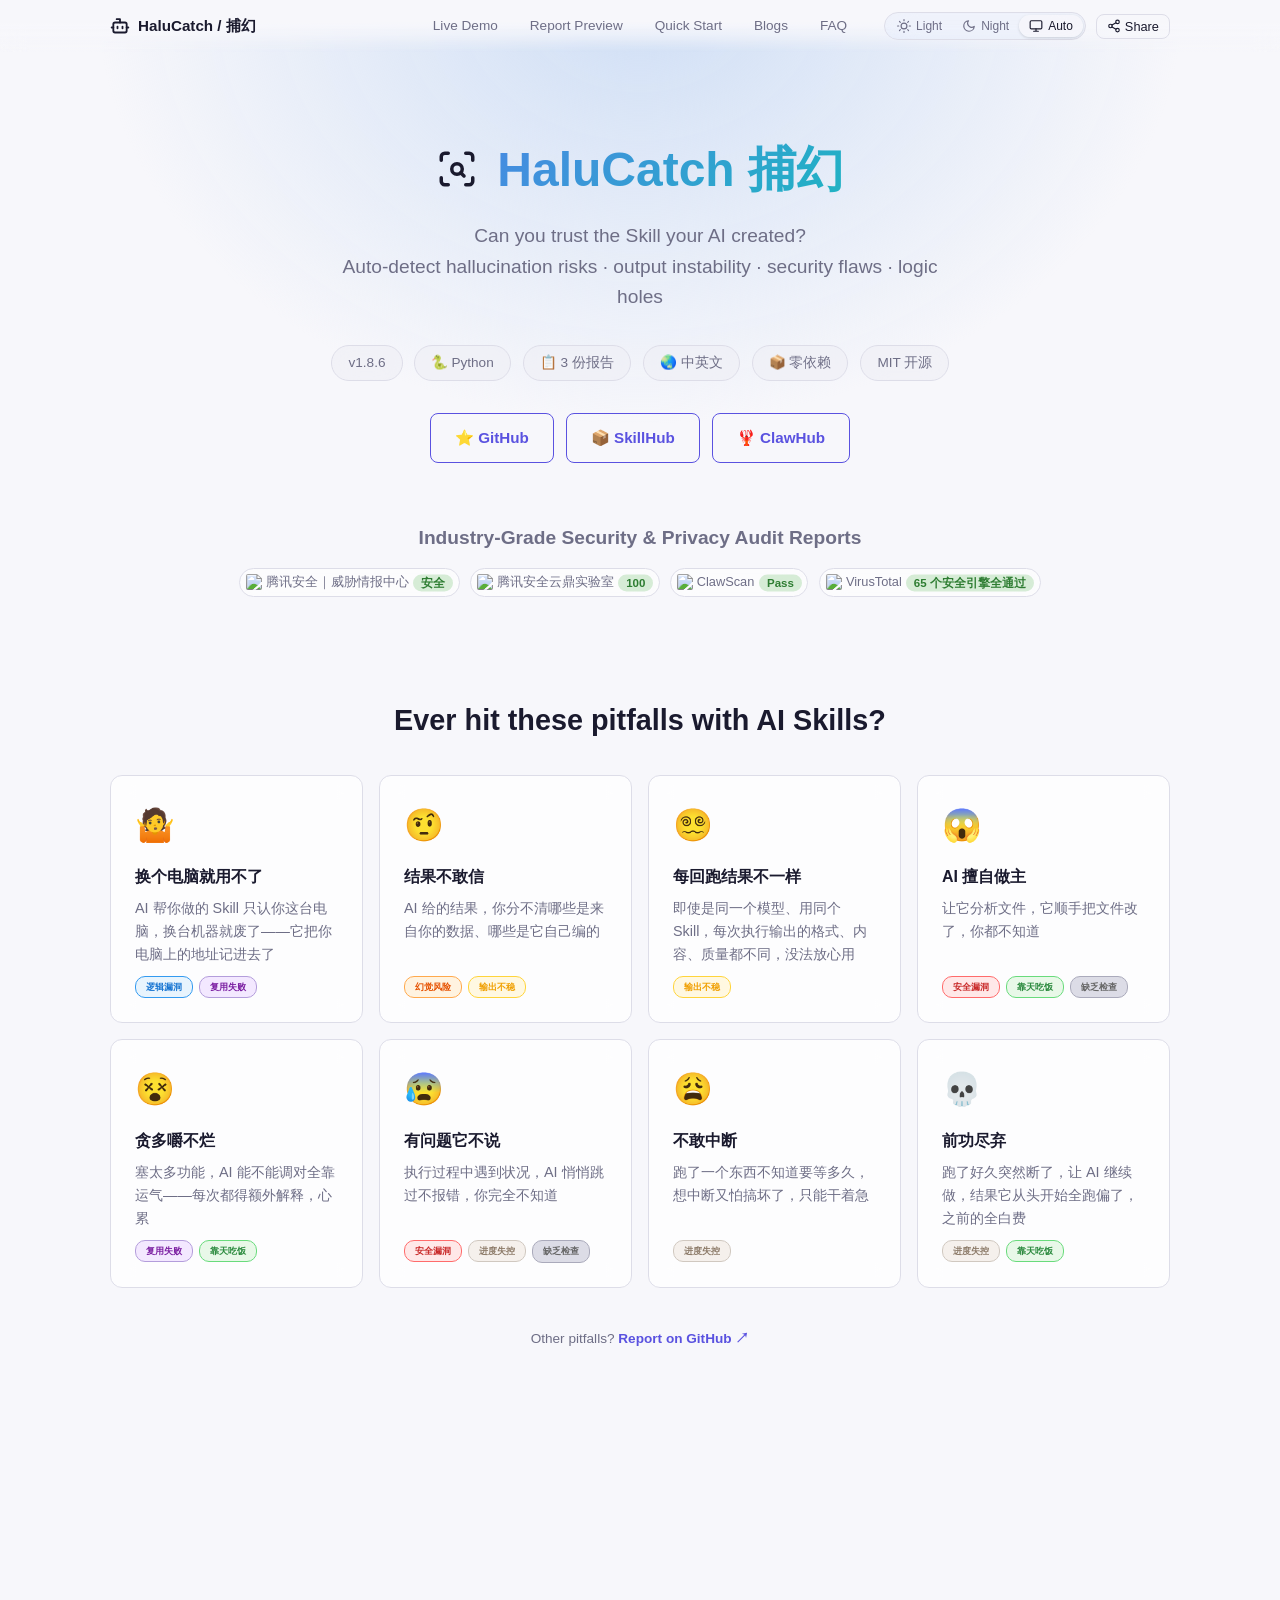
==== commit 6e8ba4ba: "fix(reports): 报告预览 tab 中 $...$ 用 KaTeX 渲染公式" ====
--- a/docs/en/index.html
+++ b/docs/en/index.html
@@ -373,8 +373,8 @@
 <table style="font-size:0.85rem;">
 <tr><th>名称</th><th>数值</th><th>计算公式</th></tr>
 <tr><td>加权总得分</td><td>3.9</td><td>11 项指标加权平均</td></tr>
-<tr><td>脚本覆盖率折扣</td><td>×0.68（覆盖率 10%）</td><td>1 − <strong>√</strong>脚本覆盖率</td></tr>
-<tr><td><strong>最终复杂度</strong></td><td><strong>2.7 / 10</strong></td><td>加权总得分 × 脚本覆盖率折扣</td></tr>
+<tr><td>脚本覆盖率折扣</td><td>×0.68（覆盖率 10%）</td><td>$1 - \sqrt{\text{脚本覆盖率}}$</td></tr>
+<tr><td><strong>最终复杂度</strong></td><td><strong>2.7 / 10</strong></td><td>$\text{加权总得分} \times \text{脚本覆盖率折扣}$</td></tr>
 </table>
 
 <p style="margin-top:16px;font-size:0.85rem;color:var(--text2);">本报告由 HaluCatch 生成。✅ 检查进度: 全部执行完毕</p>
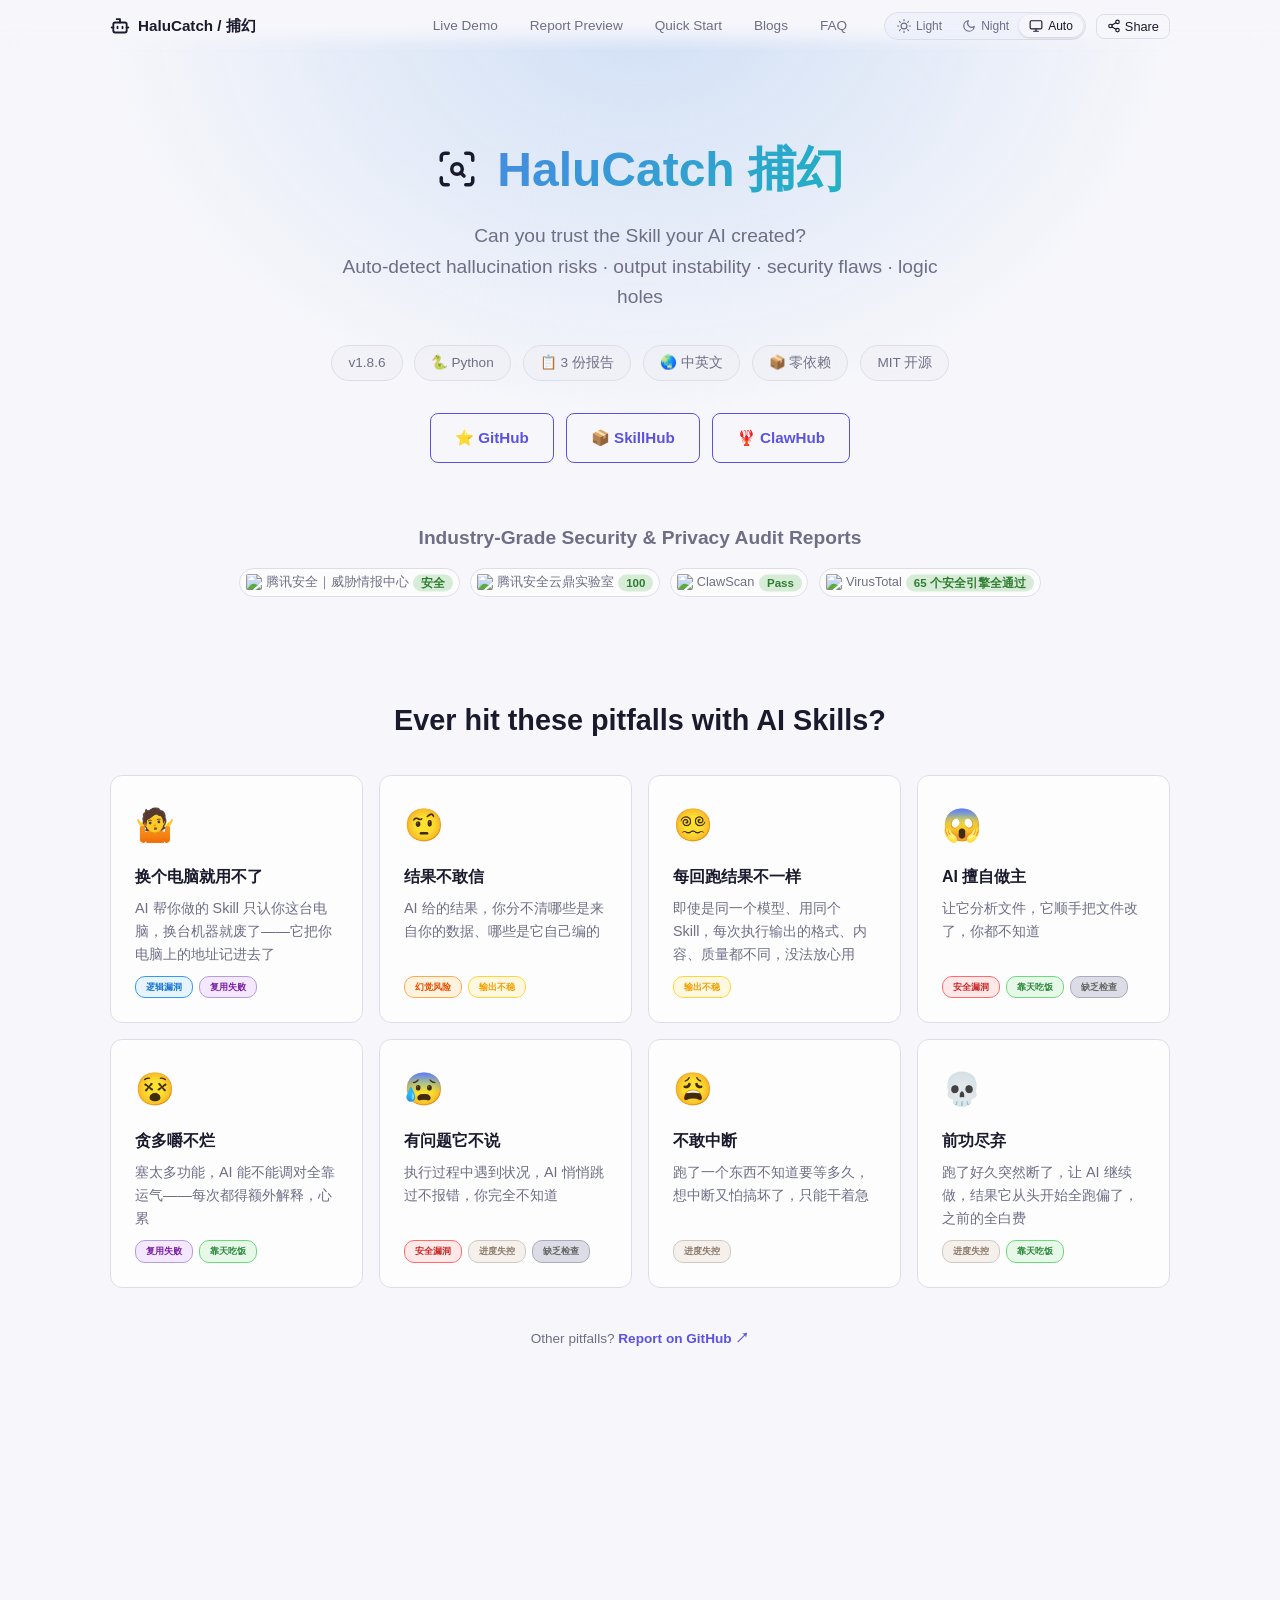
==== commit cfd2ee26: "fix(tabs): Tab 切换传递 this 修复 active 类，KaTeX 字体使用系统字体" ====
--- a/docs/en/index.html
+++ b/docs/en/index.html
@@ -241,9 +241,9 @@
   <p style="text-align:center;color:var(--text2);margin-bottom:24px;">One Skill, three perspectives — HaluCatch auditing itself</p>
   <div class="preview-container">
     <div class="preview-tabs">
-      <div class="preview-tab active" onclick="switchTab('standard')">📗 标准版</div>
-<div class="preview-tab" onclick="switchTab('pro')">📊 专业版</div>
-<div class="preview-tab" onclick="switchTab('action')">🤖 AI 行动版</div>
+      <div class="preview-tab active" onclick="switchTab('standard', this)">📗 标准版</div>
+<div class="preview-tab" onclick="switchTab('pro', this)">📊 专业版</div>
+<div class="preview-tab" onclick="switchTab('action', this)">🤖 AI 行动版</div>
     </div>
     <div class="preview-body">
       <div class="report-content active" id="tab-standard"><h3>📗 标准版 — 用人话告诉你哪里有问题</h3>
@@ -423,8 +423,8 @@
 <section id="quickstart" class="anim-item" data-anim="3400">
   <h2>Quick Start</h2>
   <div class="qs-tabs">
-    <button class="qs-tab active" onclick="switchQsTab('user')">👤 User</button>
-    <button class="qs-tab" onclick="switchQsTab('dev')">👨‍💻 Developer</button>
+    <button class="qs-tab active" onclick="switchQsTab('user', this)">👤 User</button>
+    <button class="qs-tab" onclick="switchQsTab('dev', this)">👨‍💻 Developer</button>
   </div>
 
   <div id="qs-user" class="qs-panel active">
--- a/docs/en/assets/css/style.css
+++ b/docs/en/assets/css/style.css
@@ -758,6 +758,15 @@
 
 .faq-a ol { padding-left: 40px; }
 
+/* ── KaTeX 文本模式使用页面字体 ── */
+.katex .text,
+.katex .textnormal,
+.katex .mord.text {
+  font-family: -apple-system, BlinkMacSystemFont, "Segoe UI", Roboto,
+               "PingFang SC", "Microsoft YaHei", "Noto Sans SC",
+               sans-serif !important;
+}
+
 /* ── Copy Button ── */
 .copy-wrapper { position: relative; }
 
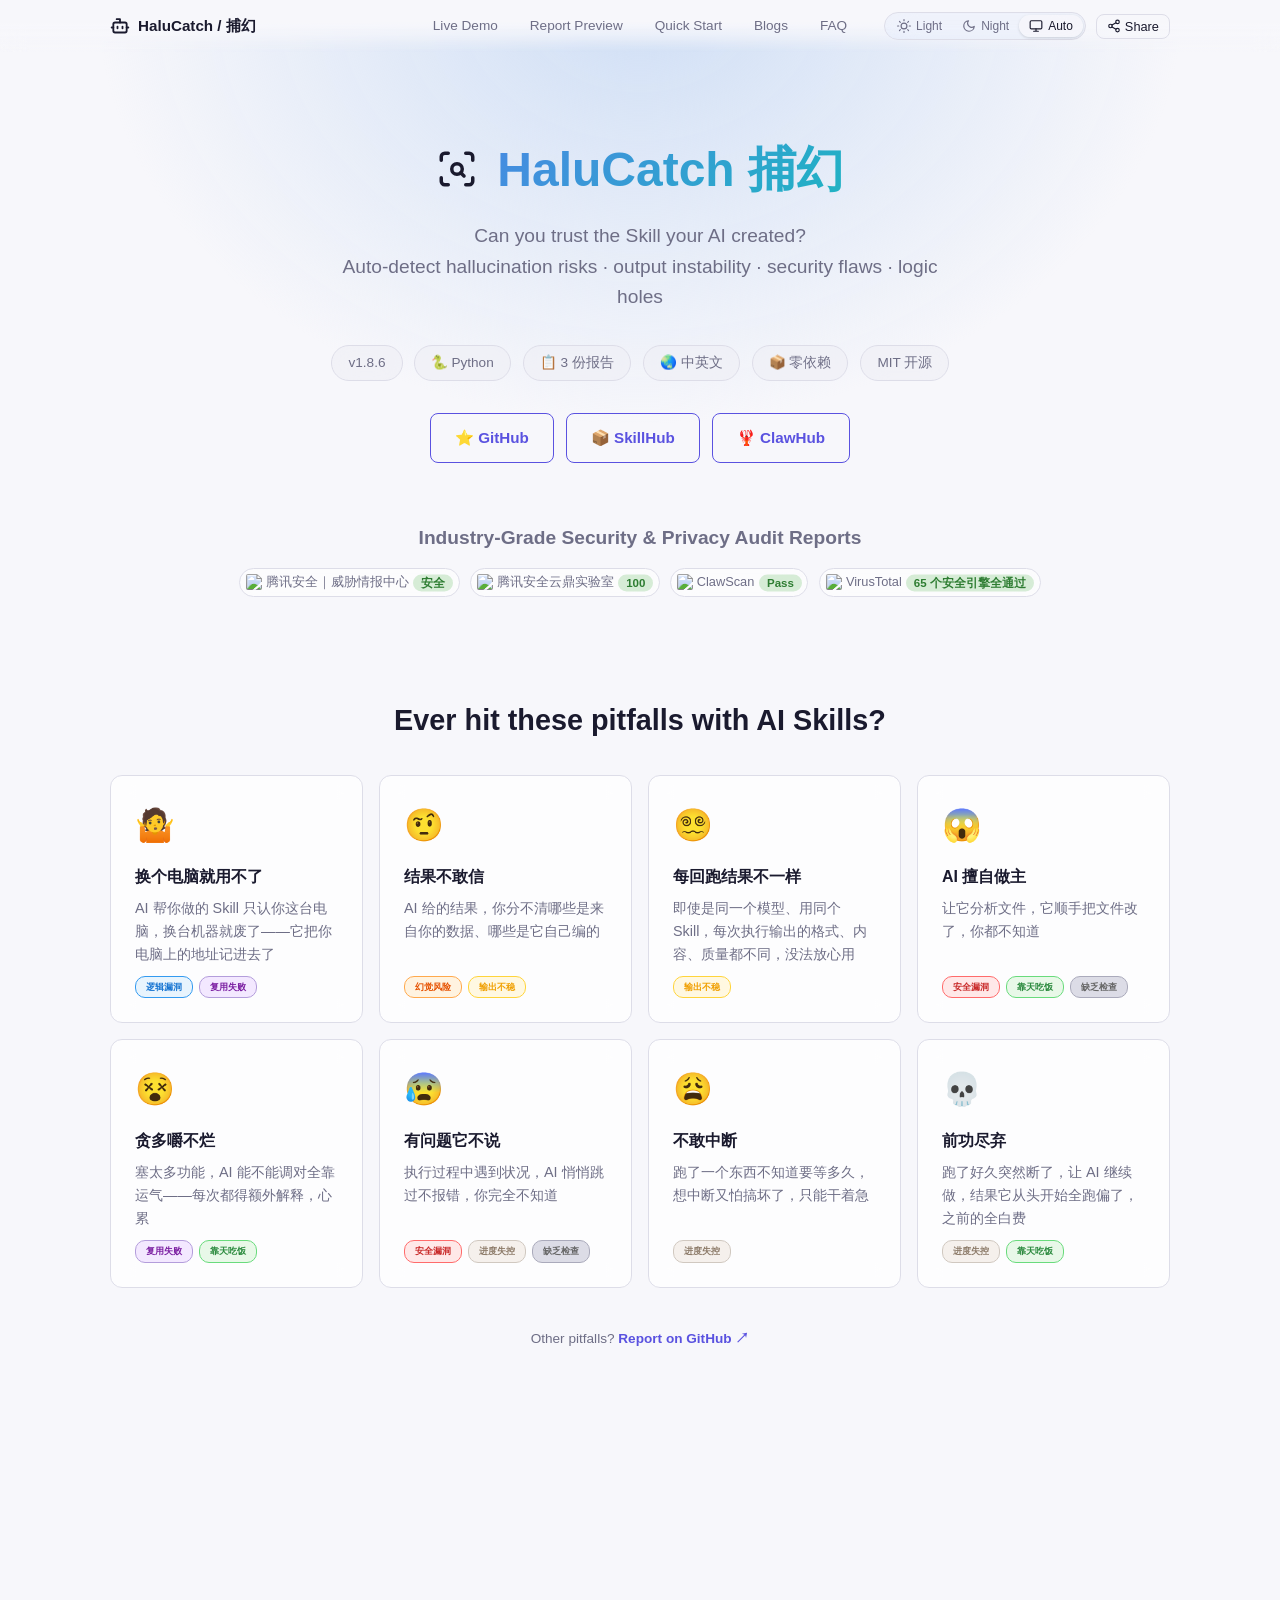
==== commit 34afd755: "fix(style): KaTeX CSS 移到 style.css 前确保覆盖顺序正确" ====
--- a/docs/en/index.html
+++ b/docs/en/index.html
@@ -47,9 +47,9 @@
     document.documentElement.setAttribute('data-theme', 'dark');
     document.write('<style>html,body{background:#0a0a0f}</style>');
   </script>
+  <link rel="stylesheet" href="https://cdn.jsdelivr.net/npm/katex@0.16.11/dist/katex.min.css">
   <link rel="stylesheet" href="assets/css/style.css">
   <link rel="stylesheet" href="assets/ai-chat-demo/ai-chat-demo.css">
-  <link rel="stylesheet" href="https://cdn.jsdelivr.net/npm/katex@0.16.11/dist/katex.min.css">
   <script src="https://cdn.jsdelivr.net/npm/marked@3.0.8/marked.min.js"></script>
   <script src="https://cdn.jsdelivr.net/npm/katex@0.16.11/dist/katex.min.js"></script>
 </head>
--- a/docs/en/assets/css/style.css
+++ b/docs/en/assets/css/style.css
@@ -761,7 +761,8 @@
 /* ── KaTeX 文本模式使用页面字体 ── */
 .katex .text,
 .katex .textnormal,
-.katex .mord.text {
+.katex .mord.text,
+.katex .cjk_fallback {
   font-family: -apple-system, BlinkMacSystemFont, "Segoe UI", Roboto,
                "PingFang SC", "Microsoft YaHei", "Noto Sans SC",
                sans-serif !important;
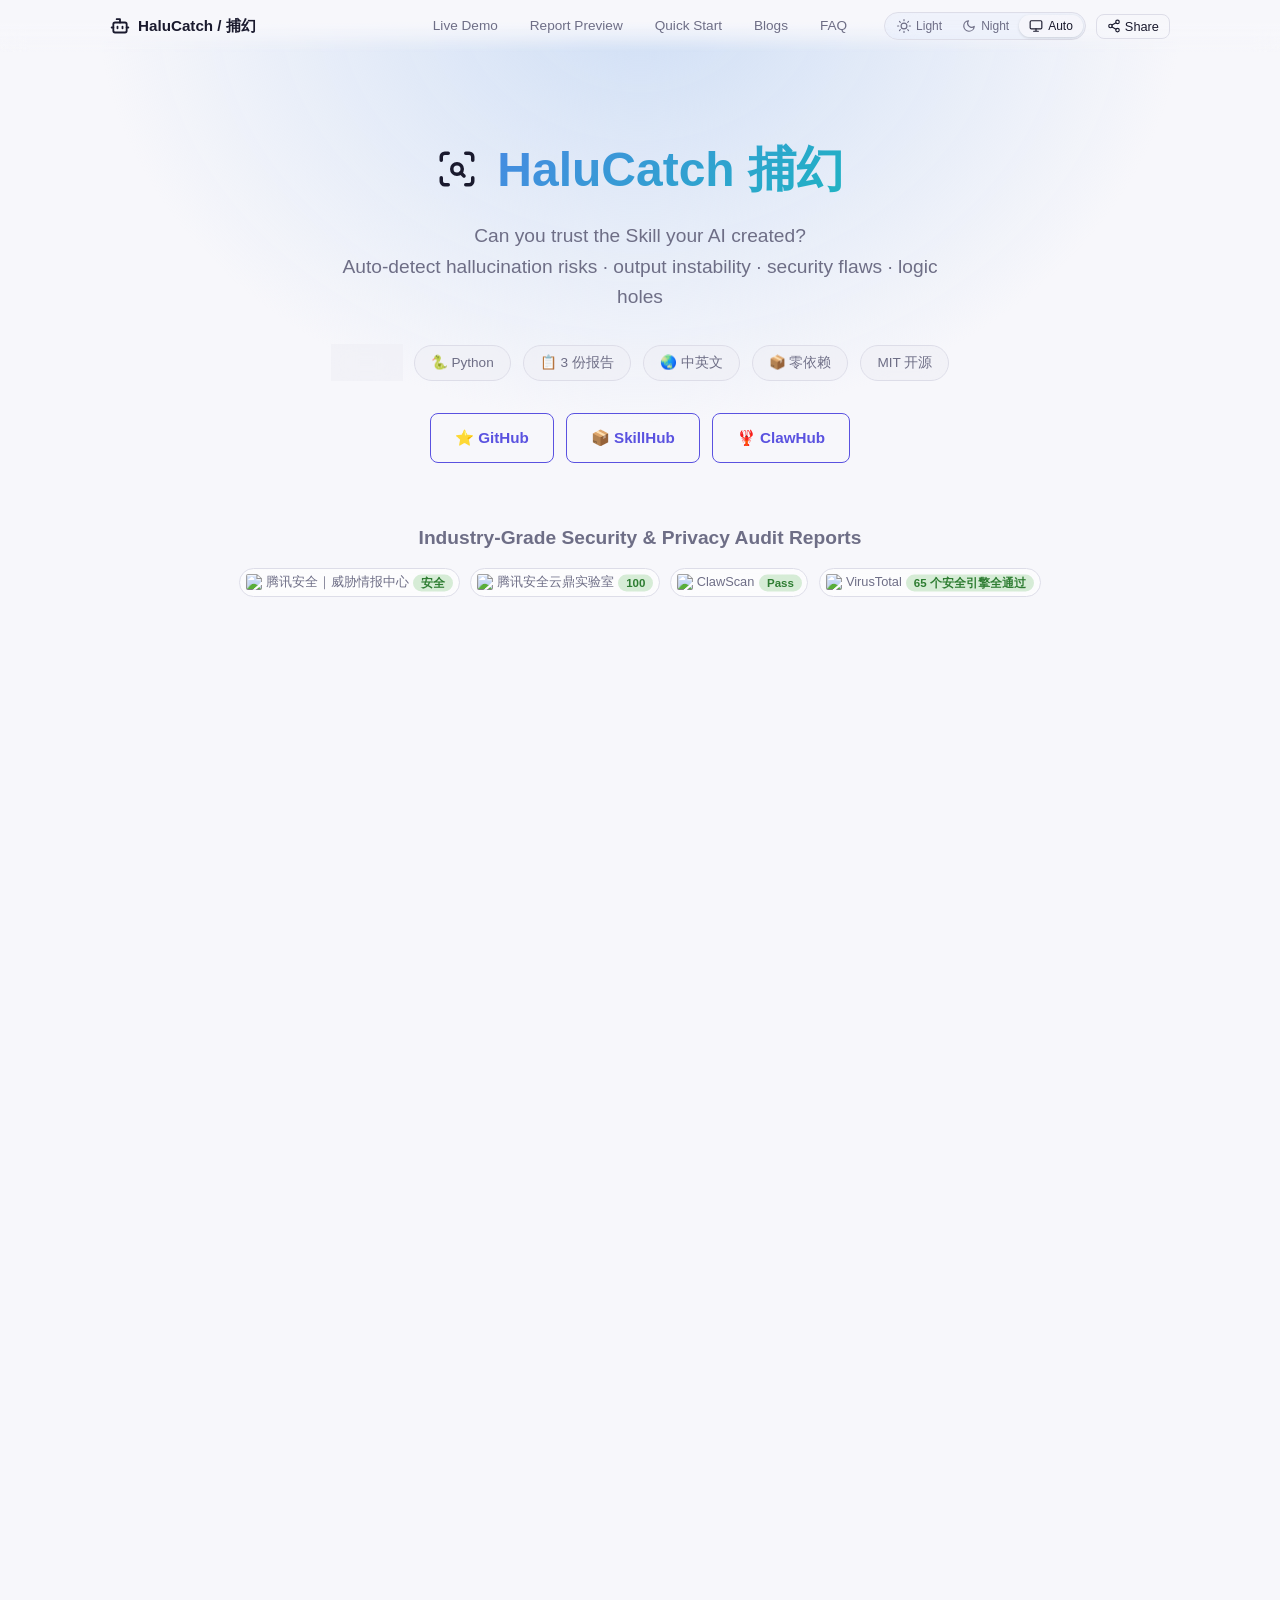
==== commit de4846a0: "fix: PREV_TAG 空值兜底，避免 set -euo pipefail 下变量未绑定" ====
--- a/docs/en/index.html
+++ b/docs/en/index.html
@@ -37,7 +37,7 @@
     }
   </script>
   <script>
-    var HC_VER = '1.8.6';
+    var HC_VER = '1.8.7';
     var HC_VER_SHORT = '1.8';
 
     var _t = (function(){ try { return localStorage.getItem('halucatch-theme'); } catch(e){} return null; })() || 'system';
@@ -109,7 +109,7 @@
   <p class="subtitle anim-item" data-anim="900">Can you trust the Skill your AI created?
 Auto-detect hallucination risks · output instability · security flaws · logic holes</p>
   <div class="badges anim-item" data-anim="1200">
-    <span class="badge" id="badge-version">v1.8.6</span>
+    <span class="badge" id="badge-version">v1.8.7</span>
     <span class="badge">🐍 Python</span>
 <span class="badge">📋 3 份报告</span>
 <span class="badge">🌏 中英文</span>
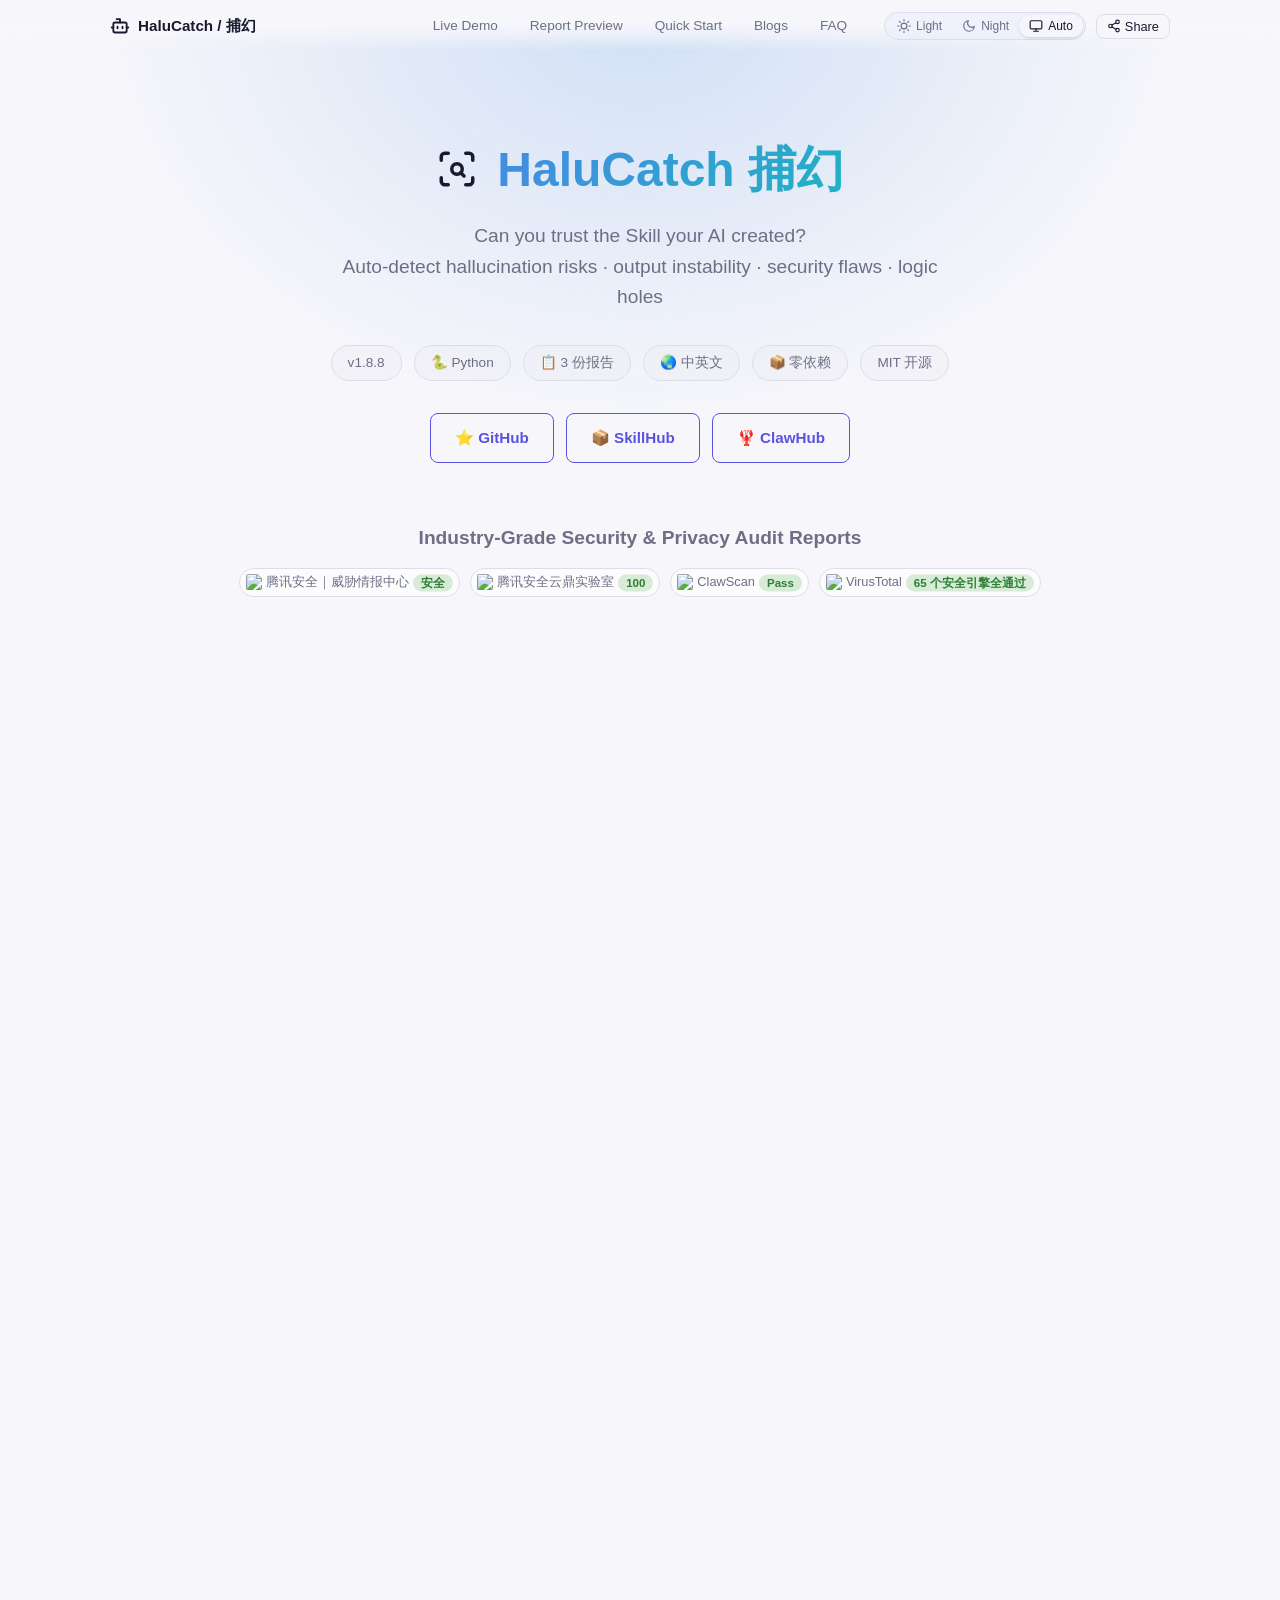
==== commit c11ecefb: "release: v1.8.8" ====
--- a/docs/en/index.html
+++ b/docs/en/index.html
@@ -37,7 +37,7 @@
     }
   </script>
   <script>
-    var HC_VER = '1.8.7';
+    var HC_VER = '1.8.8';
     var HC_VER_SHORT = '1.8';
 
     var _t = (function(){ try { return localStorage.getItem('halucatch-theme'); } catch(e){} return null; })() || 'system';
@@ -109,7 +109,7 @@
   <p class="subtitle anim-item" data-anim="900">Can you trust the Skill your AI created?
 Auto-detect hallucination risks · output instability · security flaws · logic holes</p>
   <div class="badges anim-item" data-anim="1200">
-    <span class="badge" id="badge-version">v1.8.7</span>
+    <span class="badge" id="badge-version">v1.8.8</span>
     <span class="badge">🐍 Python</span>
 <span class="badge">📋 3 份报告</span>
 <span class="badge">🌏 中英文</span>
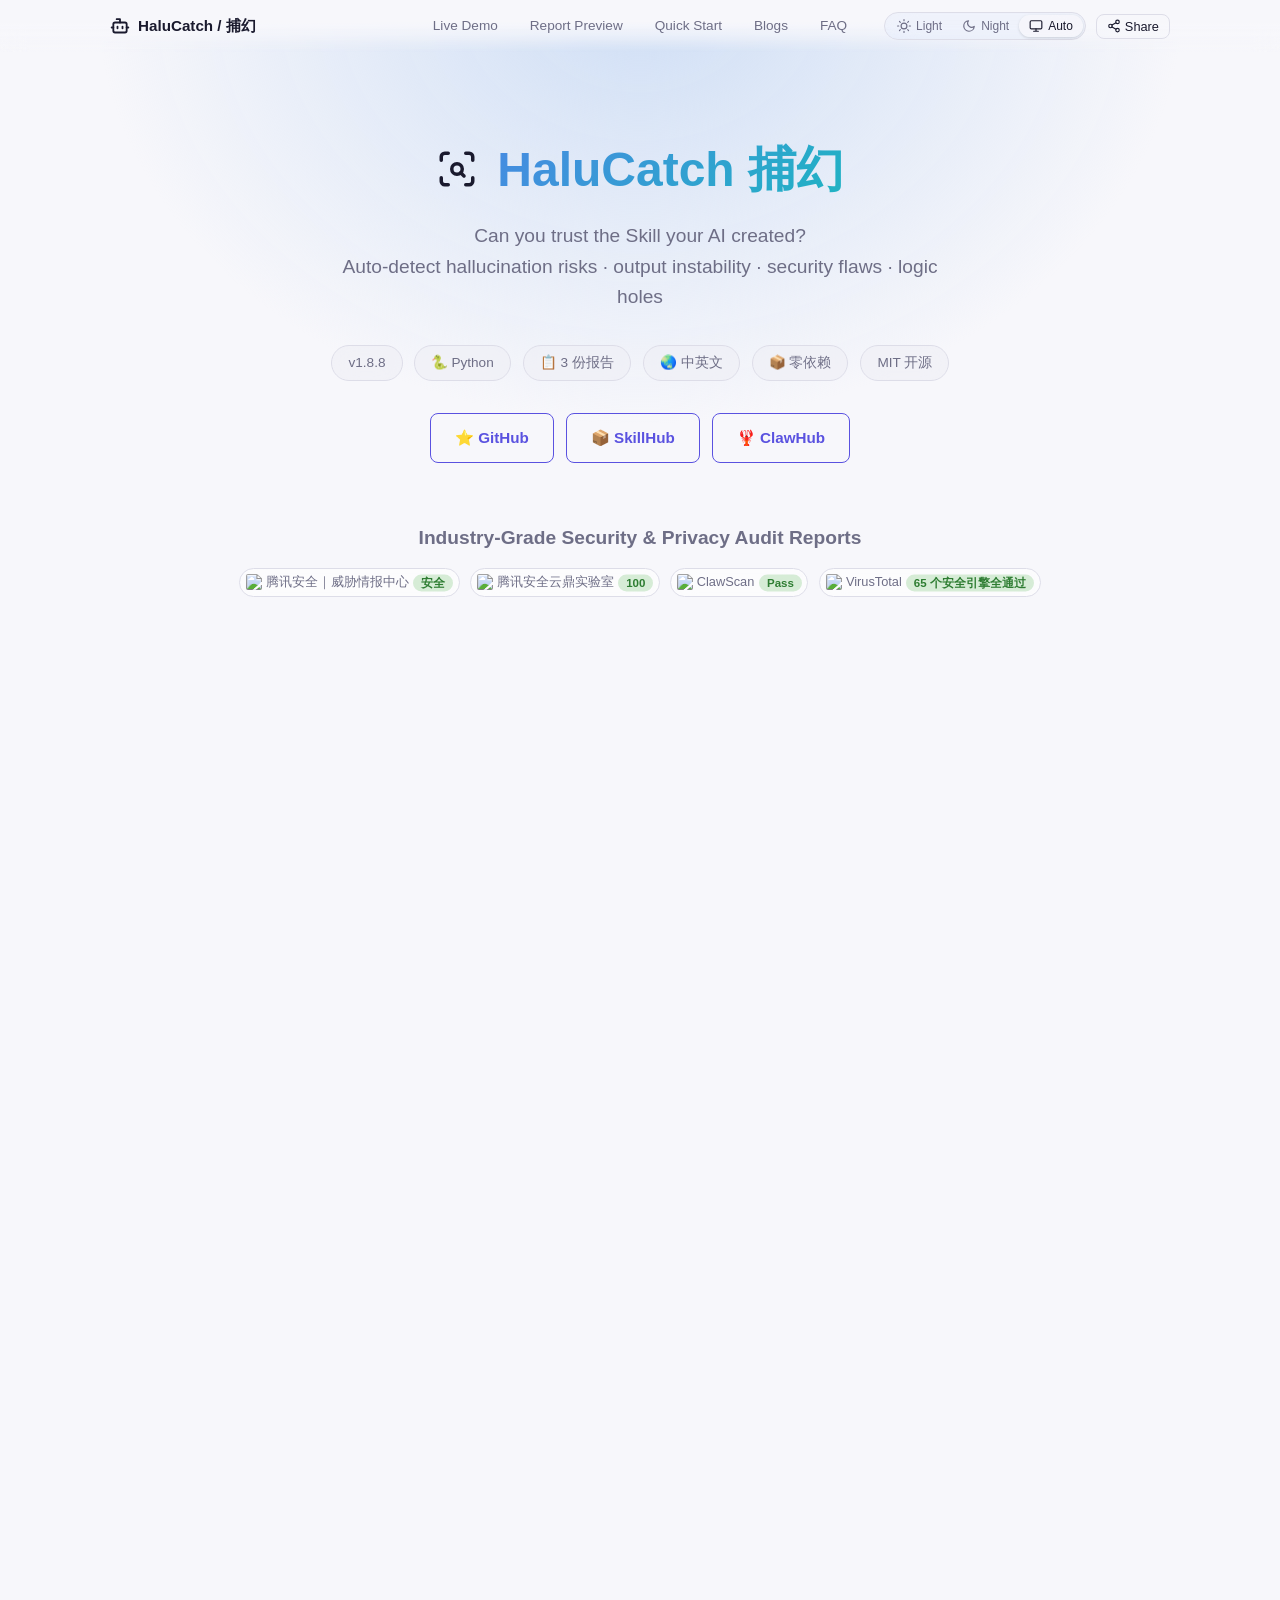
==== commit 18ddb40c: "fix(footer): 模板去掉硬编码的 GitHub/Releases，由 footer_links 统一生成" ====
--- a/docs/en/index.html
+++ b/docs/en/index.html
@@ -643,12 +643,9 @@
 <!-- Footer -->
 <footer class="anim-item" data-anim="4600">
   <p>
-    <a href="https://github.com/CoderMoray/HaluCatch">GitHub</a>
-    <a href="https://github.com/CoderMoray/HaluCatch/releases">Releases</a>
-    <a href="https://github.com/CoderMoray/HaluCatch">GitHub</a>
-<a href="https://github.com/CoderMoray/HaluCatch">Releases</a>
-<a href="https://github.com/CoderMoray/HaluCatch">Decision Flowchart</a>
-<a href="https://github.com/CoderMoray/HaluCatch">Full FAQ</a>
+    <a href="https://github.com/CoderMoray/HaluCatch" target="_blank">GitHub</a>
+<a href="https://github.com/CoderMoray/HaluCatch/releases" target="_blank">Releases</a>
+<a href="https://github.com/CoderMoray/HaluCatch" target="_blank">Decision Flowchart</a>
 <a href="https://skillhub.cn/skills/halucatch" target="_blank">SkillHub</a>
 <a href="https://clawhub.ai/codermoray/skills/halucatch" target="_blank">ClawHub</a>
   </p>
